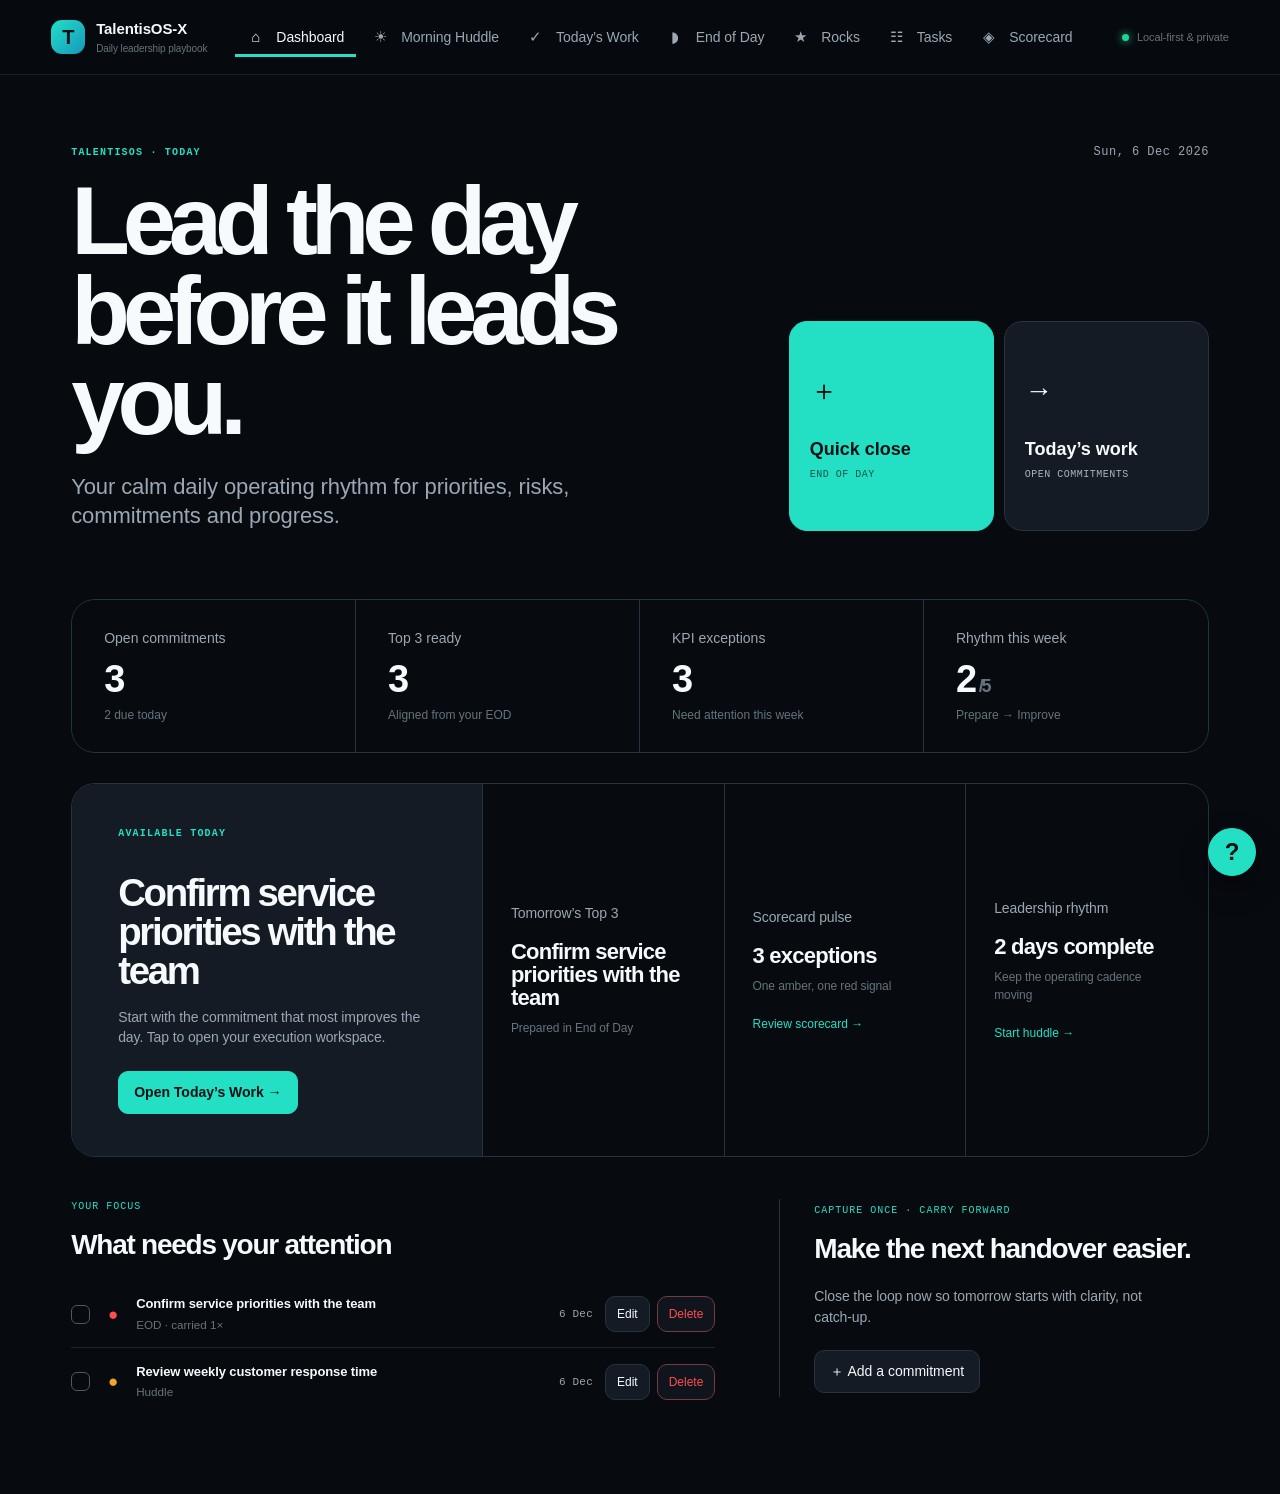
==== TalentisOS-X.html @ b5ec0d49 "Update EOD checklist while typing" ====
<!doctype html>
<html lang="en"><head><meta charset="UTF-8"><meta name="viewport" content="width=device-width, initial-scale=1.0"><meta name="theme-color" content="#070A0F"><title>TalentisOS-X</title><link rel="manifest" href="./manifest.webmanifest"><link rel="icon" href="./icons/icon-192.svg"><meta name="apple-mobile-web-app-capable" content="yes"><meta name="apple-mobile-web-app-status-bar-style" content="black-translucent"></head>
<body><div class="app-shell"><aside class="sidebar" aria-label="Primary navigation"><div class="brand"><div class="brand-mark">T</div><div><strong>TalentisOS-X</strong><span>Daily leadership playbook</span></div></div><nav id="nav" class="nav"></nav><div class="sidebar-footer"><div class="privacy-dot"></div><span>Local-first &amp; private</span></div></aside><main class="main"><header class="topbar"><button id="mobile-menu" class="icon-button" aria-label="Open navigation">☰</button><div class="eyebrow" id="breadcrumb">COMMAND CENTRE</div><div class="topbar-actions"><span class="date-pill" id="today-date"></span><button class="avatar" aria-label="Profile">AL</button></div></header><div id="view" class="view" aria-live="polite"></div></main></div><button id="help-button" class="help-button" aria-label="Open user guide">?</button><button id="scroll-top" hidden aria-label="Scroll to top"></button><button id="scroll-bottom" hidden aria-label="Scroll to bottom"></button><div id="toast" class="toast" role="status"></div><script>(function(){const cssChunks=["[base64]",
"[base64]"];const jsChunks=["[base64]/[base64]/c291cmNlLnRhc2tzOmJhc2UudGFza3MsaXNzdWVzOkFycmF5LmlzQXJyYXkoc291cmNlLmlzc3Vlcyk/c291cmNlLmlzc3VlczpiYXNlLmlzc3VlcyxsMTA6ey4uLmJhc2UubDEwLC4uLihzb3VyY2UubDEwfHx7fSl9fTtub3JtYWwua3Bpcz0oQXJyYXkuaXNBcnJheShzb3VyY2Uua3Bpcyk/[base64]/[base64]/[base64]/[base64]/[base64]/[base64]/JyYjMTAwMDM7JzonJ308L2J1dHRvbj48ZGl2IGNsYXNzPSJ0YXNrLWNvcHkiPjxzdHJvbmcgY2xhc3M9IiR7dC5zdGF0dXM9PT0nZG9uZSc/J211dGVkJzonJ30iPiR7ZXNjKHQudGl0bGUpfTwvc3Ryb25nPjxzbWFsbD4ke2VzYyh0LnNvdXJjZXx8J1Rhc2snKX0ke3QuY2Fycnk/[base64]/Lmxlbmd0aCksc3RhdGUuaXNzdWVzLmxlbmd0aF0uZmlsdGVyKEJvb2xlYW4pLmxlbmd0aH0KZnVuY3Rpb24gbWVldGluZ0hlYWx0aCgpe3JldHVybiBNYXRoLm1heCgwLE1hdGgubWluKDEwLE51bWJlcihzdGF0ZS5sMTA/[base64]/LnZhbHVlfHwnJykudHJpbSgpO2l0ZW0uY2xhc3NMaXN0LnRvZ2dsZSgnbXV0ZWQnLEJvb2xlYW4oaGFzVGV4dCkpO2l0ZW0uaW5uZXJIVE1MPWhhc1RleHQ/[base64]/J1JlYWR5JzonSW4gcHJvZ3Jlc3MnfTwvc3Bhbj48L2Rpdj4ke1snQ29tcGxldGVkIHdvcmsnLCdPdXRzdGFuZGluZyB3b3JrJywnUmlza3Mgc3VyZmFjZWQnLCdUb3AgMyBwcmVwYXJlZCddLm1hcCgoeCxpKT0+e2NvbnN0IHZhbHVlPVN0cmluZyhzdGF0ZS5lb2Q/LltjaGVja2xpc3RbaV1dfHwnJykudHJpbSgpO3JldHVybiBgPGRpdiBjbGFzcz0ic3RhdHVzLXJvdyI+PHNwYW4+JHt4fTwvc3Bhbj48c3BhbiBkYXRhLWNoZWNrbGlzdC1rZXk9IiR7Y2hlY2tsaXN0W2ldfSIgY2xhc3M9IiR7dmFsdWU/J211dGVkJzonJ30iPiR7dmFsdWU/[base64]/ay5oaXN0b3J5Py5maW5kKGg9PmguZGF0ZT09PWRhdGUpOmsuaGlzdG9yeT8uW2ldLHZhbHVlPWVudHJ5Py5hY3R1YWw/Pyghay5oaXN0b3J5Py5sZW5ndGgmJmk9PT0wP2suYWN0dWFsOicnKTtjb25zdCBzdGF0dXM9a3BpU3RhdHVzRm9yVmFsdWUoayx2YWx1ZSksdG9uZT1zdGF0dXM9PT0nb24tdHJhY2snPydnb29kJzpzdGF0dXM9PT0nYXQtcmlzayc/[base64]/[base64]",
"[base64]/[base64]/[base64]/[base64]/[base64]/J29wZW4nOidkb25lJztzYXZlKCk7cmVuZGVyKCk7dG9hc3QodC5zdGF0dXM9PT0nZG9uZSc/[base64]/[base64]/[base64]/[base64]/[base64]/[base64]/[base64]/[base64]/[base64]/[base64]/[base64]/PycnfSIgcGxhY2Vob2xkZXI9Ildhcm5pbmciPjwvbGFiZWw+PGxhYmVsPlJlZCB0aHJlc2hvbGQ8aW5wdXQgY2xhc3M9ImlucHV0IiBuYW1lPSJyZWQiIHR5cGU9Im51bWJlciIgc3RlcD0iYW55IiB2YWx1ZT0iJHtrLnJlZD8/[base64]/[base64]/[base64]",
"[base64]/[base64]/[base64]/[base64]/PycnfSIgYXJpYS1sYWJlbD0iVGFyZ2V0IGZvciAke2VzYyhrLm5hbWUpfSIgcmVhZG9ubHkvPjxpbnB1dCBjbGFzcz0iaW5wdXQiIG5hbWU9ImFjdHVhbC0ke2suaWR9IiB0eXBlPSJudW1iZXIiIHN0ZXA9ImFueSIgdmFsdWU9IiR7c2F2ZWQ/LmFjdHVhbD8/KGVkaXRMYXRlc3Q/[base64]/PycnLGFjdHVhbFJhdz1tLnF1ZXJ5U2VsZWN0b3IoYFtuYW1lPWFjdHVhbC0ke2suaWR9XWApPy52YWx1ZT8/[base64]/[base64]/[base64]/[base64]/LmNsYXNzTGlzdC5jb250YWlucygnb3BlbicpKSk7CnNpZGViYXI/[base64]/[base64]/[base64]/[base64]/[base64]/[base64]/[base64]/[base64]/[base64]",
"[base64]/[base64]/[base64]/[base64]/[base64]/[base64]/[base64]/[base64]/[base64]/[base64]/[base64]/[base64]/[base64]/[base64]/Zm9jdXNWaWV3K2VvZE1vdmVkVGFza01hcmt1cCgpOmN1cnJlbnQ9PT0naHVkZGxlJ3x8Y3VycmVudD09PSd0b2RheSc/Zm9jdXNWaWV3KyhjdXJyZW50PT09J2h1ZGRsZSc/[base64]/[base64]/[base64]/[base64]/[base64]/[base64]/[base64]",
"[base64]/[base64]/[base64]/[base64]/[base64]/[base64]/PXt9KVtjYXRlZ29yeV0/[base64]/[base64]/[base64]/[base64]/JyYjMTAwMDM7JzonJykrJzwvYnV0dG9uPjxkaXYgY2xhc3M9InRhc2stY29weSI+PHN0cm9uZyBjbGFzcz0iJysodC5zdGF0dXM9PT0nZG9uZSc/J211dGVkJzonJykrJyI+Jytlc2ModC50aXRsZSkrJzwvc3Ryb25nPjxzbWFsbD4nK2VzYyh0LnNvdXJjZXx8J1Rhc2snKSsodC5jYXJyeT8nICYjMTgzOyBjYXJyaWVkICcrZXNjKHQuY2FycnkpKycmIzIxNTsnOicnKSsobW92ZWQ/[base64]/[base64]/[base64]/[base64]/[base64]/dmlldy5yZXBsYWNlKC8oPGgyIGNsYXNzPSJkYXNoYm9hcmQtc2VjdGlvbi10aXRsZSI+V2hhdCBuZWVkcyB5b3VyIGF0dGVudGlvbjxcL2gyPjxkaXYgY2xhc3M9InRhc2stbGlzdCI+KVtcc1xTXSo/[base64]/b3JkZXJlZFZpZXcrY29tcGxldGVkSHVkZGxlVGltZWxpbmUoKTpvcmRlcmVkVmlldztiaW5kKCl9Cg=="];const decode=value=>new TextDecoder().decode(Uint8Array.from(atob(value),char=>char.charCodeAt(0)));try{const style=document.createElement('style');style.textContent=decode(cssChunks.join(''));document.head.appendChild(style);new Function(decode(jsChunks.join('')))()}catch(error){document.body.innerHTML='<main style="padding:32px;font:16px system-ui;color:#f7fafc;background:#070a0f;min-height:100vh"><h1>TalentisOS-X could not start</h1><p>Reload this file to try again. Your local data has not been changed.</p></main>';console.error('TalentisOS-X startup failed',error)}}())</script></body></html>
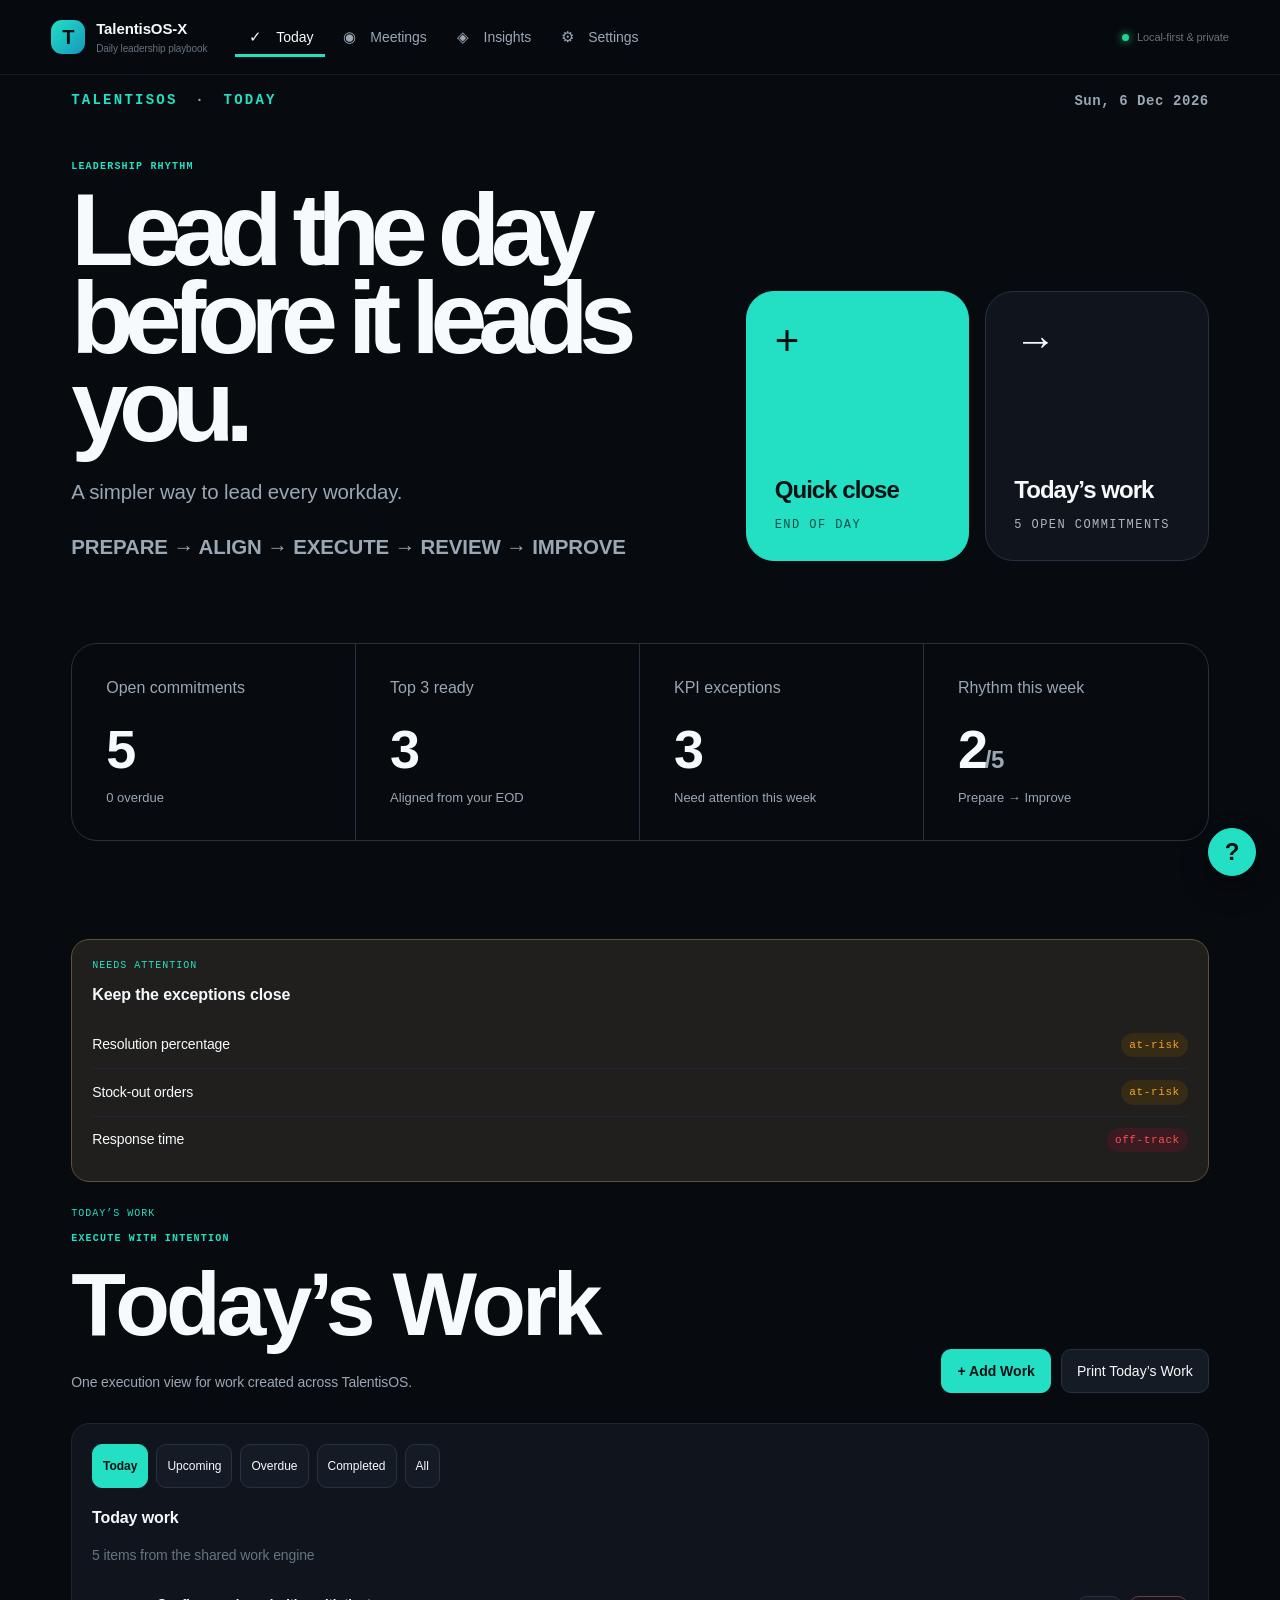
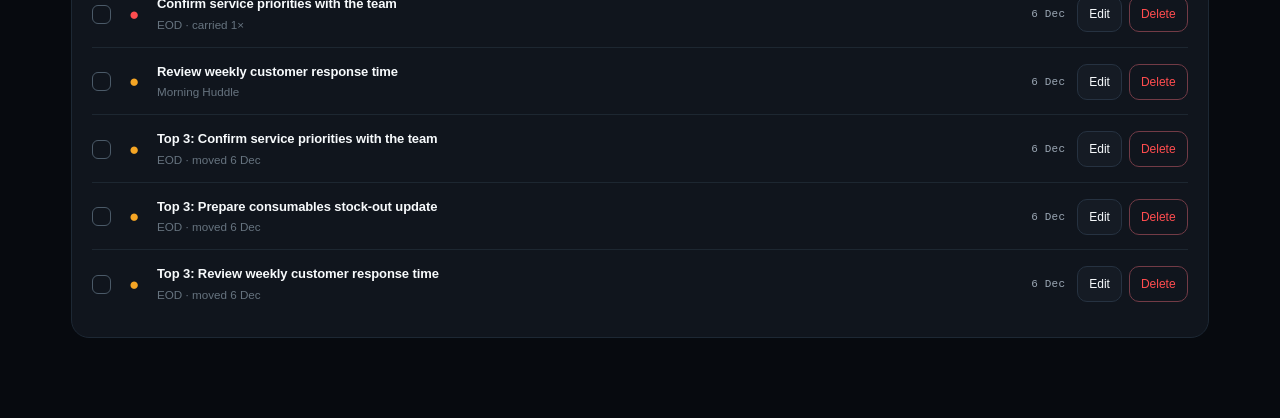
==== commit 944e9f0e: "Implement TalentisOS simplification architecture" ====
--- a/TalentisOS-X.html
+++ b/TalentisOS-X.html
@@ -1,8 +1,30 @@
 <!doctype html>
-<html lang="en"><head><meta charset="UTF-8"><meta name="viewport" content="width=device-width, initial-scale=1.0"><meta name="theme-color" content="#070A0F"><title>TalentisOS-X</title><link rel="manifest" href="./manifest.webmanifest"><link rel="icon" href="./icons/icon-192.svg"><meta name="apple-mobile-web-app-capable" content="yes"><meta name="apple-mobile-web-app-status-bar-style" content="black-translucent"></head>
-<body><div class="app-shell"><aside class="sidebar" aria-label="Primary navigation"><div class="brand"><div class="brand-mark">T</div><div><strong>TalentisOS-X</strong><span>Daily leadership playbook</span></div></div><nav id="nav" class="nav"></nav><div class="sidebar-footer"><div class="privacy-dot"></div><span>Local-first &amp; private</span></div></aside><main class="main"><header class="topbar"><button id="mobile-menu" class="icon-button" aria-label="Open navigation">☰</button><div class="eyebrow" id="breadcrumb">COMMAND CENTRE</div><div class="topbar-actions"><span class="date-pill" id="today-date"></span><button class="avatar" aria-label="Profile">AL</button></div></header><div id="view" class="view" aria-live="polite"></div></main></div><button id="help-button" class="help-button" aria-label="Open user guide">?</button><button id="scroll-top" hidden aria-label="Scroll to top"></button><button id="scroll-bottom" hidden aria-label="Scroll to bottom"></button><div id="toast" class="toast" role="status"></div><script>(function(){const cssChunks=["[base64]",
-"[base64]"];const jsChunks=["[base64]/[base64]/c291cmNlLnRhc2tzOmJhc2UudGFza3MsaXNzdWVzOkFycmF5LmlzQXJyYXkoc291cmNlLmlzc3Vlcyk/c291cmNlLmlzc3VlczpiYXNlLmlzc3VlcyxsMTA6ey4uLmJhc2UubDEwLC4uLihzb3VyY2UubDEwfHx7fSl9fTtub3JtYWwua3Bpcz0oQXJyYXkuaXNBcnJheShzb3VyY2Uua3Bpcyk/[base64]/[base64]/[base64]/[base64]/[base64]/[base64]/JyYjMTAwMDM7JzonJ308L2J1dHRvbj48ZGl2IGNsYXNzPSJ0YXNrLWNvcHkiPjxzdHJvbmcgY2xhc3M9IiR7dC5zdGF0dXM9PT0nZG9uZSc/J211dGVkJzonJ30iPiR7ZXNjKHQudGl0bGUpfTwvc3Ryb25nPjxzbWFsbD4ke2VzYyh0LnNvdXJjZXx8J1Rhc2snKX0ke3QuY2Fycnk/[base64]/Lmxlbmd0aCksc3RhdGUuaXNzdWVzLmxlbmd0aF0uZmlsdGVyKEJvb2xlYW4pLmxlbmd0aH0KZnVuY3Rpb24gbWVldGluZ0hlYWx0aCgpe3JldHVybiBNYXRoLm1heCgwLE1hdGgubWluKDEwLE51bWJlcihzdGF0ZS5sMTA/[base64]/LnZhbHVlfHwnJykudHJpbSgpO2l0ZW0uY2xhc3NMaXN0LnRvZ2dsZSgnbXV0ZWQnLEJvb2xlYW4oaGFzVGV4dCkpO2l0ZW0uaW5uZXJIVE1MPWhhc1RleHQ/[base64]/J1JlYWR5JzonSW4gcHJvZ3Jlc3MnfTwvc3Bhbj48L2Rpdj4ke1snQ29tcGxldGVkIHdvcmsnLCdPdXRzdGFuZGluZyB3b3JrJywnUmlza3Mgc3VyZmFjZWQnLCdUb3AgMyBwcmVwYXJlZCddLm1hcCgoeCxpKT0+e2NvbnN0IHZhbHVlPVN0cmluZyhzdGF0ZS5lb2Q/LltjaGVja2xpc3RbaV1dfHwnJykudHJpbSgpO3JldHVybiBgPGRpdiBjbGFzcz0ic3RhdHVzLXJvdyI+PHNwYW4+JHt4fTwvc3Bhbj48c3BhbiBkYXRhLWNoZWNrbGlzdC1rZXk9IiR7Y2hlY2tsaXN0W2ldfSIgY2xhc3M9IiR7dmFsdWU/J211dGVkJzonJ30iPiR7dmFsdWU/[base64]/ay5oaXN0b3J5Py5maW5kKGg9PmguZGF0ZT09PWRhdGUpOmsuaGlzdG9yeT8uW2ldLHZhbHVlPWVudHJ5Py5hY3R1YWw/Pyghay5oaXN0b3J5Py5sZW5ndGgmJmk9PT0wP2suYWN0dWFsOicnKTtjb25zdCBzdGF0dXM9a3BpU3RhdHVzRm9yVmFsdWUoayx2YWx1ZSksdG9uZT1zdGF0dXM9PT0nb24tdHJhY2snPydnb29kJzpzdGF0dXM9PT0nYXQtcmlzayc/[base64]/[base64]",
-"[base64]/[base64]/[base64]/[base64]/[base64]/J29wZW4nOidkb25lJztzYXZlKCk7cmVuZGVyKCk7dG9hc3QodC5zdGF0dXM9PT0nZG9uZSc/[base64]/[base64]/[base64]/[base64]/[base64]/[base64]/[base64]/[base64]/[base64]/[base64]/[base64]/PycnfSIgcGxhY2Vob2xkZXI9Ildhcm5pbmciPjwvbGFiZWw+PGxhYmVsPlJlZCB0aHJlc2hvbGQ8aW5wdXQgY2xhc3M9ImlucHV0IiBuYW1lPSJyZWQiIHR5cGU9Im51bWJlciIgc3RlcD0iYW55IiB2YWx1ZT0iJHtrLnJlZD8/[base64]/[base64]/[base64]",
-"[base64]/[base64]/[base64]/[base64]/PycnfSIgYXJpYS1sYWJlbD0iVGFyZ2V0IGZvciAke2VzYyhrLm5hbWUpfSIgcmVhZG9ubHkvPjxpbnB1dCBjbGFzcz0iaW5wdXQiIG5hbWU9ImFjdHVhbC0ke2suaWR9IiB0eXBlPSJudW1iZXIiIHN0ZXA9ImFueSIgdmFsdWU9IiR7c2F2ZWQ/LmFjdHVhbD8/KGVkaXRMYXRlc3Q/[base64]/PycnLGFjdHVhbFJhdz1tLnF1ZXJ5U2VsZWN0b3IoYFtuYW1lPWFjdHVhbC0ke2suaWR9XWApPy52YWx1ZT8/[base64]/[base64]/[base64]/[base64]/LmNsYXNzTGlzdC5jb250YWlucygnb3BlbicpKSk7CnNpZGViYXI/[base64]/[base64]/[base64]/[base64]/[base64]/[base64]/[base64]/[base64]/[base64]",
-"[base64]/[base64]/[base64]/[base64]/[base64]/[base64]/[base64]/[base64]/[base64]/[base64]/[base64]/[base64]/[base64]/[base64]/Zm9jdXNWaWV3K2VvZE1vdmVkVGFza01hcmt1cCgpOmN1cnJlbnQ9PT0naHVkZGxlJ3x8Y3VycmVudD09PSd0b2RheSc/Zm9jdXNWaWV3KyhjdXJyZW50PT09J2h1ZGRsZSc/[base64]/[base64]/[base64]/[base64]/[base64]/[base64]/[base64]",
-"[base64]/[base64]/[base64]/[base64]/[base64]/[base64]/PXt9KVtjYXRlZ29yeV0/[base64]/[base64]/[base64]/[base64]/JyYjMTAwMDM7JzonJykrJzwvYnV0dG9uPjxkaXYgY2xhc3M9InRhc2stY29weSI+PHN0cm9uZyBjbGFzcz0iJysodC5zdGF0dXM9PT0nZG9uZSc/J211dGVkJzonJykrJyI+Jytlc2ModC50aXRsZSkrJzwvc3Ryb25nPjxzbWFsbD4nK2VzYyh0LnNvdXJjZXx8J1Rhc2snKSsodC5jYXJyeT8nICYjMTgzOyBjYXJyaWVkICcrZXNjKHQuY2FycnkpKycmIzIxNTsnOicnKSsobW92ZWQ/[base64]/[base64]/[base64]/[base64]/[base64]/dmlldy5yZXBsYWNlKC8oPGgyIGNsYXNzPSJkYXNoYm9hcmQtc2VjdGlvbi10aXRsZSI+V2hhdCBuZWVkcyB5b3VyIGF0dGVudGlvbjxcL2gyPjxkaXYgY2xhc3M9InRhc2stbGlzdCI+KVtcc1xTXSo/[base64]/b3JkZXJlZFZpZXcrY29tcGxldGVkSHVkZGxlVGltZWxpbmUoKTpvcmRlcmVkVmlldztiaW5kKCl9Cg=="];const decode=value=>new TextDecoder().decode(Uint8Array.from(atob(value),char=>char.charCodeAt(0)));try{const style=document.createElement('style');style.textContent=decode(cssChunks.join(''));document.head.appendChild(style);new Function(decode(jsChunks.join('')))()}catch(error){document.body.innerHTML='<main style="padding:32px;font:16px system-ui;color:#f7fafc;background:#070a0f;min-height:100vh"><h1>TalentisOS-X could not start</h1><p>Reload this file to try again. Your local data has not been changed.</p></main>';console.error('TalentisOS-X startup failed',error)}}())</script></body></html>+<html lang="en">
+<head>
+  <meta charset="UTF-8">
+  <meta name="viewport" content="width=device-width, initial-scale=1.0">
+  <meta name="theme-color" content="#070A0F">
+  <title>TalentisOS-X</title>
+  <link rel="manifest" href="./manifest.webmanifest">
+  <link rel="icon" href="./icons/icon-192.svg">
+  <link rel="stylesheet" href="./styles.css">
+</head>
+<body>
+  <div class="app-shell">
+    <aside class="sidebar" aria-label="Primary navigation">
+      <div class="brand"><div class="brand-mark">T</div><div><strong>TalentisOS-X</strong><span>Daily leadership playbook</span></div></div>
+      <nav id="nav" class="nav"></nav>
+      <div class="sidebar-footer"><div class="privacy-dot"></div><span>Local-first &amp; private</span></div>
+    </aside>
+    <main class="main">
+      <header class="topbar"><button id="mobile-menu" class="icon-button" aria-label="Open navigation">☰</button><div class="eyebrow" id="breadcrumb">COMMAND CENTRE</div><div class="topbar-actions"><span class="date-pill" id="today-date"></span><button class="avatar" aria-label="Profile">AL</button></div></header>
+      <div id="view" class="view" aria-live="polite"></div>
+    </main>
+  </div>
+  <button id="help-button" class="help-button" aria-label="Open user guide">?</button>
+  <button id="scroll-top" hidden aria-label="Scroll to top"></button>
+  <button id="scroll-bottom" hidden aria-label="Scroll to bottom"></button>
+  <div id="toast" class="toast" role="status"></div>
+  <script src="./app.js"></script>
+</body>
+</html>
--- a/styles.css
+++ b/styles.css
@@ -0,0 +1,506 @@
+:root{--bg:#070a0f;--surface:#10151d;--elevated:#151b24;--border:#263241;--text:#f7fafc;--secondary:#9ba7b4;--muted:#66737f;--teal:#23e0c5;--blue:#2f80ff;--warning:#f5a524;--danger:#ff4d4f;--success:#24d18f;--radius:18px;--section-scroll-offset:104px}
+*{box-sizing:border-box}
+body{margin:0;background:var(--bg);color:var(--text);font:14px/1.5 Inter,ui-sans-serif,system-ui,-apple-system,BlinkMacSystemFont,"Segoe UI",sans-serif}
+button,input,textarea,select{font:inherit}
+button{cursor:pointer}
+button:focus-visible,a:focus-visible,input:focus-visible,textarea:focus-visible,select:focus-visible{outline:2px solid var(--teal);outline-offset:3px}
+#today-work-section{scroll-margin-top:var(--section-scroll-offset)}
+.app-shell{display:flex;min-height:100vh}
+.sidebar{width:256px;border-right:1px solid #18212b;padding:26px 16px 20px;display:flex;flex-direction:column;flex-shrink:0}
+.brand{display:flex;gap:11px;align-items:center;padding:0 10px 32px}
+.brand{border:0;background:transparent;color:inherit;text-align:left;cursor:pointer}
+.brand-mark{width:34px;height:34px;border-radius:11px;background:linear-gradient(135deg,var(--teal),#1498bd);color:#071014;display:grid;place-items:center;font-weight:900;font-size:20px}
+.brand strong{display:block;font-size:15px}
+.brand span{display:block;color:var(--muted);font-size:10px;margin-top:1px}
+.nav{display:grid;gap:4px}
+.nav button{background:transparent;border:0;color:var(--secondary);text-align:left;padding:11px 12px;border-radius:11px;display:flex;align-items:center;gap:12px}
+.nav button:hover{background:transparent;color:var(--text)}
+.nav button.active{background:transparent;color:var(--text);border-radius:0;box-shadow:inset 0 -3px var(--teal)}
+.nav-icon{width:17px;text-align:center;font-size:15px}
+.sidebar-footer{margin-top:auto;color:var(--muted);font-size:11px;display:flex;gap:8px;align-items:center;padding:12px}
+.privacy-dot{width:7px;height:7px;border-radius:50%;background:var(--success);box-shadow:0 0 9px var(--success)}
+.main{flex:1;min-width:0}
+.topbar{height:75px;border-bottom:1px solid #18212b;display:flex;align-items:center;padding:0 clamp(20px,4vw,52px);gap:18px}
+.eyebrow{font-size:11px;letter-spacing:.13em;color:var(--muted);font-weight:700}
+.topbar-actions{margin-left:auto;display:flex;align-items:center;gap:14px}
+.date-pill{color:var(--secondary);font-size:12px}
+.avatar{border:1px solid var(--border);background:var(--elevated);color:var(--teal);width:34px;height:34px;border-radius:50%;font-size:11px;font-weight:800}
+.icon-button{display:none;background:transparent;border:0;color:var(--text);font-size:20px}
+.view{max-width:1240px;margin:0 auto;padding:clamp(26px,5vw,58px) clamp(20px,4vw,52px) 80px}
+.hero{display:flex;justify-content:space-between;gap:20px;align-items:flex-end;margin-bottom:30px}
+.kicker{color:var(--teal);font-size:11px;letter-spacing:.12em;font-weight:800;margin-bottom:8px}
+.hero h1{font-size:clamp(44px,7vw,92px);line-height:.95;margin:0 0 18px;letter-spacing:-.07em}
+.hero p{margin:0;color:var(--secondary);max-width:570px}
+.button{border:1px solid var(--border);background:var(--elevated);color:var(--text);border-radius:10px;padding:10px 15px;min-height:44px}
+.button.primary{background:var(--blue);border-color:var(--blue);font-weight:700}
+.button.teal{background:var(--teal);border-color:var(--teal);color:#061114;font-weight:800}
+.button.small{padding:7px 10px;font-size:12px;min-height:44px}
+.bento{display:grid;grid-template-columns:repeat(12,1fr);gap:14px}
+.card{background:var(--surface);border:1px solid #1d2834;border-radius:var(--radius);padding:20px}
+.contextual-link{color:var(--text);font:inherit;text-align:left;cursor:pointer;transition:transform .22s ease,border-color .22s ease,background-color .22s ease}.contextual-link:hover{transform:translateY(-2px);border-color:var(--teal);background:var(--elevated)}.contextual-link p{margin-bottom:0}
+.span-3{grid-column:span 3}
+.span-4{grid-column:span 4}
+.span-5{grid-column:span 5}
+.span-6{grid-column:span 6}
+.span-7{grid-column:span 7}
+.span-8{grid-column:span 8}
+.span-12{grid-column:span 12}
+.card-label{color:var(--secondary);font-size:12px}
+.big-number{font-size:35px;font-weight:750;letter-spacing:-.05em;margin-top:8px}
+.muted{color:var(--muted)}
+.section-title{font-size:16px;margin:0 0 15px}
+.card-head{display:flex;justify-content:space-between;align-items:center;gap:10px;margin-bottom:16px}
+.task-list{display:grid;gap:2px}
+.task-row{display:flex;align-items:center;gap:12px;padding:12px 0;border-bottom:1px solid #1d2731}
+.task-row:last-child{border:0}
+.check{width:19px;height:19px;border:1px solid #4b5a68;border-radius:6px;background:transparent;color:#071014;display:grid;place-items:center;flex-shrink:0}
+.check.done{background:var(--teal);border-color:var(--teal)}
+.task-copy{flex:1;min-width:0}
+.task-copy strong{display:block;font-size:13px;font-weight:600;white-space:normal;overflow-wrap:anywhere;word-break:break-word}
+.task-copy small{color:var(--muted)}
+.task-due{font-size:11px;color:var(--secondary)}
+.task-due.overdue{color:var(--danger)}
+.task-actions{display:flex;align-items:center;gap:7px;margin-left:auto;flex:none}.task-actions .button{min-height:36px;height:36px;padding:7px 11px;font-size:12px}.task-actions .delete-link{border:1px solid color-mix(in srgb,var(--danger) 35%,var(--border));background:var(--surface);color:var(--danger)!important}.task-actions .delete-link:hover{background:color-mix(in srgb,var(--danger) 12%,transparent)!important}
+@media(max-width:560px){.task-row{align-items:flex-start;flex-wrap:wrap}.task-copy{min-width:calc(100% - 42px)}.task-due{margin-left:42px}.task-actions{width:calc(100% - 42px);margin-left:42px}}
+.status-row{display:flex;align-items:center;justify-content:space-between;padding:11px 0;border-bottom:1px solid #1d2731}
+.status-row:last-child{border:0}
+.status{font-size:11px;padding:4px 8px;border-radius:20px}
+.on-track{color:var(--success);background:#123328}
+.at-risk{color:var(--warning);background:#362b14}
+.off-track{color:var(--danger);background:#391b21}
+.not-reported{color:var(--muted);background:#202832}
+.progress{height:7px;background:#202b35;border-radius:20px;overflow:hidden}
+.progress i{display:block;height:100%;background:var(--teal);border-radius:inherit}
+.action-grid{display:grid;grid-template-columns:repeat(2,1fr);gap:9px}
+.action-grid .button{text-align:left}
+.empty{text-align:center;color:var(--muted);padding:25px 10px}
+.form{display:grid;gap:12px}
+.input,.textarea,.select{width:100%;color:var(--text);background:var(--elevated);border:1px solid var(--border);border-radius:10px;padding:11px 12px;outline:none}
+.textarea{min-height:100px;resize:vertical}
+.input:focus,.textarea:focus,.select:focus{border-color:var(--teal)}
+.toolbar{display:flex;align-items:center;gap:10px;margin-bottom:18px;flex-wrap:wrap}
+.toolbar .input{max-width:320px}
+.pill{border:1px solid var(--border);background:var(--surface);color:var(--secondary);padding:7px 11px;border-radius:20px;font-size:12px}
+.pill.active{color:var(--teal);border-color:#247b73}
+.toast{position:fixed;bottom:24px;left:50%;transform:translate(-50%,20px);opacity:0;background:#eafefa;color:#061114;padding:10px 16px;border-radius:10px;font-weight:650;transition:.25s;pointer-events:none}
+.toast.show{opacity:1;transform:translate(-50%,0)}
+.modal-backdrop{position:fixed;inset:0;background:#000b;backdrop-filter:blur(14px);display:grid;place-items:center;padding:20px;z-index:25;animation:detail-in .2s ease both}
+.modal{width:min(620px,100%);max-height:calc(100vh - 40px);overflow:auto;background:var(--surface);border:1px solid var(--border);border-radius:26px;padding:30px;box-shadow:0 30px 90px #000b}
+.modal h2{margin:0 0 24px;font-size:clamp(28px,4vw,42px);line-height:.98;letter-spacing:-.06em;font-weight:600}
+.modal .form{gap:16px}
+.modal label{color:var(--secondary);font-size:13px}
+.modal .input,.modal .textarea,.modal .select{margin-top:7px;border-radius:12px;background:var(--elevated);padding:13px 14px}
+.modal-actions{display:flex;justify-content:flex-end;gap:10px;margin-top:26px;padding-top:20px;border-top:1px solid var(--border)}
+.modal-actions .button{min-height:44px}
+.danger-button{background:var(--danger)!important;border-color:var(--danger)!important;color:#fff!important;font-weight:800}
+@media(max-width:1024px){.sidebar{position:fixed;z-index:40;inset:0 auto 0 0;transform:translate3d(-100%,0,0);transition:transform .32s cubic-bezier(.22,1,.36,1);background:var(--bg);box-shadow:10px 0 30px #0008;will-change:transform}
+.sidebar.open{transform:translate3d(0,0,0)}
+.menu-open{overflow:hidden}
+.menu-open::after{content:"";position:fixed;z-index:35;inset:0;background:#0008;backdrop-filter:blur(3px)}
+.topbar{position:relative;z-index:45}
+.icon-button{display:flex!important;align-items:center;justify-content:center;flex:0 0 44px;width:44px;height:44px;padding:0;position:relative;z-index:46}
+.topbar{padding:0 20px}
+.view{padding:30px 20px 60px}
+.hero{display:block}
+.hero .button{margin-top:18px}
+.bento{grid-template-columns:1fr}
+.bento [class*=span-]{grid-column:span 1}
+.date-pill{display:none}
+}
+.rock-principles{display:grid;grid-template-columns:repeat(3,1fr);gap:12px}.rock-principles>div{border:1px solid var(--border);border-radius:14px;padding:16px;background:var(--elevated)}.rock-principles strong,.rock-principles span{display:block}.rock-principles span{color:var(--secondary);font-size:12px;margin-top:7px}@media(max-width:700px){.rock-principles{grid-template-columns:1fr}}
+.help-button{position:fixed;right:24px;bottom:24px;z-index:20;width:48px;height:48px;border:1px solid var(--teal);border-radius:50%;background:var(--teal);color:#061114;font-size:24px;font-weight:800;box-shadow:0 12px 28px #0006;cursor:pointer;transition:transform .2s ease,box-shadow .2s ease}.help-button:hover{transform:translateY(-3px) scale(1.04);box-shadow:0 16px 32px #0008}.guide-backdrop{position:fixed;inset:0;z-index:30;display:grid;place-items:center;padding:24px;background:#000a;overflow:auto}.guide-dialog{width:min(720px,100%);max-height:min(820px,calc(100vh - 48px));overflow:auto;background:var(--surface);border:1px solid var(--border);border-radius:24px;box-shadow:0 30px 90px #000b}.guide-head{display:flex;justify-content:space-between;gap:20px;padding:28px 30px;border-bottom:1px solid var(--border)}.guide-head h2{margin:12px 0 8px;font-size:34px;letter-spacing:-.05em}.guide-head p{margin:0;color:var(--secondary);font-size:16px}.guide-close{width:44px;height:44px;border:1px solid var(--border);border-radius:50%;background:transparent;color:var(--text);font-size:25px;flex:none}.guide-sections{display:grid;gap:0;padding:6px 30px}.guide-sections article{padding:20px 0;border-bottom:1px solid var(--border)}.guide-sections h3{margin:0 0 7px;font-size:18px}.guide-sections p{margin:0;color:var(--secondary);line-height:1.55}.guide-foot{display:flex;justify-content:space-between;align-items:center;gap:15px;padding:20px 30px;color:var(--muted);font-size:12px}@media(max-width:600px){.help-button{right:16px;bottom:16px}.guide-backdrop{padding:0}.guide-dialog{min-height:100vh;border-radius:0}.guide-head,.guide-sections,.guide-foot{padding-left:22px;padding-right:22px}}
+.danger-notice{display:flex;gap:12px;align-items:flex-start;margin:16px 0;padding:14px 16px;border:1px solid var(--danger);border-radius:12px;background:#391b21;color:var(--text)}.danger-notice strong{color:var(--danger);text-transform:uppercase;font-size:11px;letter-spacing:.08em}.danger-notice span{color:#ffd9da;font-size:13px}
+.evidence-dashboard{margin-top:34px}.evidence-head{display:flex;justify-content:space-between;align-items:flex-end;gap:20px;margin-bottom:16px}.evidence-grid{display:grid;grid-template-columns:repeat(2,minmax(0,1fr));gap:14px}.evidence-card{background:var(--surface);border:1px solid var(--border);border-radius:20px;padding:22px}.evidence-card-head{display:flex;justify-content:space-between;gap:14px;align-items:flex-start}.evidence-card h3{margin:8px 0 0;font-size:24px;letter-spacing:-.045em}.evidence-metrics{display:grid;grid-template-columns:repeat(3,1fr);gap:1px;margin:22px 0;background:var(--border);border:1px solid var(--border);border-radius:12px;overflow:hidden}.evidence-metrics div{padding:12px;background:var(--elevated)}.evidence-metrics span,.evidence-metrics strong{display:block}.evidence-metrics span{color:var(--muted);font-size:10px;text-transform:uppercase;letter-spacing:.08em}.evidence-metrics strong{margin-top:5px;font-size:18px}.evidence-card dl{display:grid;gap:12px;margin:0}.evidence-card dl div{border-top:1px solid var(--border);padding-top:10px}.evidence-card dt{color:var(--teal);font:10px "SFMono-Regular",monospace;letter-spacing:.08em;text-transform:uppercase}.evidence-card dd{margin:5px 0 0;color:var(--secondary);line-height:1.4}.evidence-card .status{text-transform:capitalize}.scorecard-actions{display:flex;flex-wrap:wrap;gap:8px}@media(max-width:700px){.evidence-head{align-items:flex-start;flex-direction:column}.evidence-grid{grid-template-columns:1fr}}
+@media print{body{background:#fff!important;color:#111!important}.sidebar,.topbar,.help-button,.scroll-button,.scorecard-actions,.guide-backdrop,.settings-backdrop,.toast{display:none!important}.main,.view{max-width:none!important;padding:0!important}.card,.evidence-card,.scorecard-matrix{break-inside:avoid;border-color:#bbb!important;background:#fff!important;color:#111!important}.muted,.evidence-card dd,.evidence-metrics span{color:#555!important}.evidence-dashboard{margin-top:24px}.scorecard-scroll{overflow:visible}.scorecard-matrix{min-width:0!important}.matrix-cell{print-color-adjust:exact;-webkit-print-color-adjust:exact}}
+.management-kpi-intro{margin-bottom:28px}.management-kpi-steps{display:grid;grid-template-columns:repeat(4,minmax(0,1fr));gap:1px;background:var(--border);border:1px solid var(--border);border-radius:16px;overflow:hidden}.management-kpi-steps>div{display:grid;gap:7px;padding:18px;background:var(--elevated)}.management-kpi-steps b{color:var(--teal);font:11px "SFMono-Regular",monospace}.management-kpi-steps strong{font-size:18px}.management-kpi-steps span{color:var(--secondary);font-size:13px;line-height:1.4}@media(max-width:1024px){.management-kpi-steps{grid-template-columns:repeat(2,minmax(0,1fr))}}@media(max-width:500px){.management-kpi-steps{grid-template-columns:1fr}}
+.weekly-kpi-table{display:grid;gap:1px;margin-top:18px;background:var(--border);border:1px solid var(--border);border-radius:14px;overflow:hidden}.weekly-kpi-table-head,.weekly-kpi-row{display:grid;grid-template-columns:minmax(150px,1.5fr) minmax(150px,1fr) minmax(100px,.7fr) minmax(100px,.7fr);gap:10px;align-items:center;padding:10px 12px}.weekly-kpi-table-head{color:var(--muted);background:var(--elevated);font:10px "SFMono-Regular",monospace;letter-spacing:.08em;text-transform:uppercase}.weekly-kpi-row{background:var(--surface)}.weekly-kpi-row strong{font-size:14px}.weekly-kpi-row .input,.weekly-kpi-row .select{min-width:0;padding:9px 10px}@media(max-width:650px){.weekly-kpi-table{overflow-x:auto}.weekly-kpi-table-head,.weekly-kpi-row{min-width:600px}}
+.kpi-editor-actions,.evidence-card-actions{display:flex;gap:8px;align-items:center;flex-wrap:wrap}.evidence-card-actions{margin-top:18px}.delete-link{color:var(--danger)!important;border-color:color-mix(in srgb,var(--danger) 35%,var(--border))!important}.delete-link:hover{background:color-mix(in srgb,var(--danger) 12%,transparent)!important}
+.modal{padding:28px}.modal .form{gap:14px}.modal .input,.modal .select{height:50px;min-height:50px;font-size:16px;line-height:1.2}.modal .textarea{min-height:110px;font-size:16px;line-height:1.45}.modal .select{appearance:none;cursor:pointer;padding-right:44px;background-image:linear-gradient(45deg,transparent 50%,var(--secondary) 50%),linear-gradient(135deg,var(--secondary) 50%,transparent 50%);background-position:calc(100% - 19px) 21px,calc(100% - 13px) 21px;background-size:6px 6px,6px 6px;background-repeat:no-repeat}.modal .select:hover{border-color:color-mix(in srgb,var(--teal) 55%,var(--border))}.modal .form-two{gap:14px}.modal .form-hint{max-width:58ch}.modal input[type=number]::-webkit-inner-spin-button,.modal input[type=number]::-webkit-outer-spin-button{opacity:.45}.weekly-kpi-table-head,.weekly-kpi-row{grid-template-columns:minmax(230px,1.35fr) minmax(180px,1fr) minmax(120px,.65fr) minmax(120px,.65fr);padding:12px 14px}.weekly-kpi-row{min-height:68px}.weekly-kpi-row>.input,.weekly-kpi-row>.select{height:46px;border-radius:12px;font-size:15px}.weekly-kpi-row>.input:first-child{min-width:0;overflow:hidden;text-overflow:ellipsis}.weekly-kpi-table-head{padding-top:11px;padding-bottom:11px}
+.kpi-editor{min-height:88px}.kpi-editor-actions .button{height:44px;min-height:44px}.kpi-editor-actions .delete-link,.evidence-card-actions .delete-link{border:1px solid color-mix(in srgb,var(--danger) 35%,var(--border));background:var(--surface);font-size:14px;padding:9px 13px;color:var(--danger)!important}
+.weekly-modal{width:min(920px,100%)}.weekly-modal .weekly-kpi-table-head,.weekly-modal .weekly-kpi-row{grid-template-columns:minmax(180px,1.25fr) minmax(150px,1fr) minmax(110px,.65fr) minmax(110px,.65fr)}.weekly-modal .weekly-kpi-row>.input,.weekly-modal .weekly-kpi-row>.select{min-width:0}
+.weekly-kpi-row input[readonly],.weekly-kpi-row select:disabled{color:var(--secondary);opacity:.82;cursor:not-allowed;background:var(--surface)}.weekly-kpi-row input[name^="actual-"]{border-color:var(--teal);box-shadow:0 0 0 1px color-mix(in srgb,var(--teal) 18%,transparent)}
+.matrix-cell.weekly-cell{font:inherit;cursor:pointer;border-width:1px}.matrix-cell.weekly-cell:hover{transform:translateY(-1px);filter:brightness(1.08)}
+@media(max-width:700px){.modal{padding:22px;border-radius:22px}.weekly-kpi-table{overflow:visible;background:transparent;border:0;gap:10px}.weekly-kpi-table-head{display:none}.weekly-kpi-row{min-width:0;grid-template-columns:1fr 1fr;background:var(--surface);border:1px solid var(--border);border-radius:15px;padding:14px}.weekly-kpi-row>.input:first-child{grid-column:1/-1}.weekly-kpi-row:before{content:'KPI';grid-column:1/-1;color:var(--muted);font:10px "SFMono-Regular",monospace;letter-spacing:.08em;text-transform:uppercase;order:-1}.weekly-kpi-row>.select{grid-column:1/-1}}
+.scroll-button{position:fixed;right:24px;z-index:19;width:42px;height:42px;border:1px solid var(--border);border-radius:50%;background:var(--elevated);color:var(--text);font-size:22px;line-height:1;cursor:pointer;box-shadow:0 10px 24px #0006}.scroll-button:hover{border-color:var(--teal);color:var(--teal);transform:translateY(-2px)}#scroll-bottom{bottom:84px}#scroll-top{bottom:134px}@media(max-width:600px){.scroll-button{right:16px}#scroll-bottom{bottom:76px}#scroll-top{bottom:126px}}
+@media(min-width:1025px){.bento .tall{min-height:260px}
+}
+
+.button,.nav button,.pill,.check,.card{transition:transform .22s ease,box-shadow .22s ease,border-color .22s ease,background-color .22s ease}
+.button:hover{transform:translateY(-2px) scale(1.015);box-shadow:0 9px 24px #23e0c51c}
+.button:active{transform:scale(.98)}
+.nav button:hover{transform:translateX(3px)}
+.card{animation:float-in .5s cubic-bezier(.2,.8,.2,1) both}
+.bento .card:nth-child(2){animation-delay:40ms}
+.bento .card:nth-child(3){animation-delay:80ms}
+.bento .card:nth-child(4){animation-delay:120ms}
+.scorecard-card{animation-delay:100ms}
+.view{animation:view-in .35s ease both}
+.scorecard-summary{display:flex;align-items:center;gap:10px;flex-wrap:wrap;margin:-8px 0 16px}
+.summary-chip{display:flex;align-items:center;gap:7px;border:1px solid var(--border);background:var(--surface);border-radius:999px;padding:8px 11px;color:var(--secondary);font-size:12px}
+.summary-chip strong{color:var(--text);font-size:15px}
+.summary-caption{margin-left:auto;color:var(--muted);font-size:12px}
+.summary-dot,.legend-swatch,.kpi-status{display:inline-block;width:9px;height:9px;border-radius:50%}
+.good{background:#28cb79}
+.amber{background:#f2aa28}
+.bad{background:#f05258}
+.score-legend{display:flex;gap:12px;color:var(--muted);font-size:11px;flex-wrap:wrap}
+.score-legend span{display:flex;align-items:center;gap:5px}
+.scorecard-scroll{overflow-x:auto;overscroll-behavior-x:contain}
+.scorecard-matrix{min-width:950px;border:1px solid #202c38;border-radius:12px;overflow:hidden;background:#0c1117}
+.matrix-header,.matrix-row{display:grid;grid-template-columns:minmax(245px,1.6fr) repeat(12,minmax(54px,1fr));align-items:stretch}
+.matrix-header{background:#171f29;color:var(--secondary);font-size:10px;font-weight:800;letter-spacing:.06em;text-transform:uppercase}
+.matrix-header>div{padding:12px 8px;border-right:1px solid #263441;text-align:center}
+.matrix-header .matrix-label{text-align:left;padding-left:16px}
+.matrix-group{border-top:1px solid #334150}
+.group-row{height:37px;display:flex;align-items:center;gap:7px;padding:0 16px;background:#131b24;color:var(--text);font-size:11px;font-weight:800;letter-spacing:.03em;text-transform:uppercase}
+.group-chevron{color:var(--teal);font-size:14px}
+.group-count{color:var(--muted);font-weight:500;text-transform:none;margin-left:auto}
+.matrix-row{min-height:58px;border-top:1px solid #202c37}
+.matrix-row:hover{background:#141d27}
+.matrix-label{display:flex;align-items:center;gap:8px;padding:9px 12px 9px 16px;border-right:1px solid #263441;position:sticky;left:0;background:#0c1117;z-index:1}
+.matrix-row:hover .matrix-label{background:#141d27}
+.matrix-label strong{display:block;font-size:12px;white-space:nowrap}
+.matrix-label small{display:block;color:var(--muted);font-size:10px;margin-top:2px}
+.kpi-indent{color:var(--muted);font-size:15px}
+.kpi-status{width:8px;height:8px;flex:none}
+.kpi-status.on-track{background:var(--success)}
+.kpi-status.at-risk{background:var(--warning)}
+.kpi-status.off-track{background:var(--danger)}
+.matrix-cell{display:grid;place-items:center;margin:4px 3px;border-radius:5px;color:#08110f;font-size:10px;font-weight:800;min-height:50px;transition:transform .18s ease,filter .18s ease}
+.matrix-cell:hover{transform:scale(1.08);filter:brightness(1.12);z-index:2}
+.matrix-cell.good{background:#31c978}
+.matrix-cell.amber{background:#edae2e}
+.matrix-cell.bad{background:#ee555b}
+.scorecard-footer{display:flex;justify-content:space-between;align-items:center;gap:12px;padding-top:17px;color:var(--muted);font-size:11px}
+@keyframes float-in{from{opacity:0;transform:translateY(14px) scale(.985)}
+to{opacity:1;transform:none}
+}
+@keyframes view-in{from{opacity:0;transform:translateX(7px)}
+to{opacity:1;transform:none}
+}
+@media(max-width:1024px){.summary-caption{width:100%;margin-left:0}
+.scorecard-card{padding:14px}
+.scorecard-footer{align-items:flex-start;flex-direction:column}
+.matrix-label{position:sticky;left:0}
+}
+
+@media(prefers-reduced-motion:reduce){*,*::before,*::after{animation-duration:.01ms!important;animation-iteration-count:1!important;scroll-behavior:auto!important;transition-duration:.01ms!important}
+}
+
+@media(min-width:1025px){.app-shell{display:block}
+.sidebar{position:sticky;top:0;z-index:4;width:100%;height:75px;padding:0 clamp(20px,4vw,52px);border-right:0;border-bottom:1px solid #18212b;flex-direction:row;align-items:center;gap:28px;background:#070a0fe8;backdrop-filter:blur(18px)}
+.brand{padding:0;flex-shrink:0}
+.nav{display:flex;align-items:center;gap:4px;min-width:0;overflow-x:auto;scrollbar-width:none}
+.nav::-webkit-scrollbar{display:none}
+.nav button{white-space:nowrap;padding:9px 12px}
+.nav button.active{box-shadow:inset 0 -3px var(--teal)}
+.sidebar-footer{margin:0 0 0 auto;padding:12px 0;white-space:nowrap;flex-shrink:0}
+.topbar{height:58px}
+}
+
+@media(max-width:1024px){.sidebar{width:256px;height:100vh;padding:26px 16px 20px;align-items:stretch;border-right:1px solid #18212b;border-bottom:0;flex-direction:column}
+.brand{padding:0 10px 32px}
+.nav{display:grid;overflow:visible}
+.nav button.active{box-shadow:inset 0 -3px var(--teal)}
+.sidebar-footer{margin-top:auto;margin-left:0;padding:12px}
+}
+
+body{font-family:"Avenir Next","Helvetica Neue",Arial,sans-serif;font-weight:400;letter-spacing:-.008em;font-synthesis:none;text-rendering:optimizeLegibility}
+.brand strong,.hero h1,.section-title,.big-number{font-weight:600}
+.hero h1{line-height:1.12;letter-spacing:-.045em}
+.kicker,.eyebrow,.card-label,.status,.pill,.date-pill,.summary-caption,.score-legend,.matrix-header,.group-count,.task-due{font-family:"SFMono-Regular","Roboto Mono","IBM Plex Mono",ui-monospace,monospace;letter-spacing:.055em}
+.kicker,.eyebrow{font-size:10px;letter-spacing:.12em}
+.card-label,.date-pill,.task-due{letter-spacing:.02em}
+.nav button{font-weight:500;letter-spacing:-.005em}
+.matrix-header{letter-spacing:.07em}
+.matrix-label small,.task-copy small{letter-spacing:0}
+.summary-chip{letter-spacing:.01em}
+
+.dashboard-hero{display:grid;grid-template-columns:minmax(0,1fr) 420px;gap:32px;align-items:end;margin:12px 0 68px}
+.dashboard-intro h1{font-size:clamp(48px,7.6vw,96px);line-height:.94;letter-spacing:-.075em;margin:16px 0 25px;font-weight:600}
+.dashboard-intro p{color:var(--secondary);font-size:clamp(16px,1.8vw,22px);line-height:1.35;max-width:600px;margin:0}
+.dashboard-actions{display:grid;grid-template-columns:1fr 1fr;gap:10px}
+.action-tile{min-height:210px;border:1px solid var(--border);background:var(--elevated);color:var(--text);border-radius:18px;padding:26px 20px;display:flex;flex-direction:column;justify-content:center;align-items:flex-start;text-align:left;transition:transform .25s ease,box-shadow .25s ease,border-color .25s ease}
+.action-tile:hover{transform:translateY(-5px);box-shadow:0 18px 40px #0004;border-color:var(--teal)}
+.action-tile.action-primary{background:var(--teal);color:#061114;border-color:var(--teal)}
+.action-tile span{font-size:28px;margin-bottom:28px}
+.action-tile strong{font-size:18px;line-height:1.05}
+.action-tile small{margin-top:8px;opacity:.68;font-family:"SFMono-Regular","Roboto Mono",ui-monospace,monospace;font-size:10px;letter-spacing:.05em;text-transform:uppercase}
+.metric-strip,.feature-strip{display:grid;border:1px solid var(--border);border-radius:24px;overflow:hidden;margin-bottom:30px}
+.metric-strip{grid-template-columns:repeat(4,1fr)}
+.metric-item{padding:28px 32px;min-height:128px;border-right:1px solid var(--border);display:flex;flex-direction:column;justify-content:center}
+.metric-item:last-child{border-right:0}
+.metric-item span,.feature-item span{color:var(--secondary);font-size:14px}
+.metric-item strong{font-size:38px;line-height:1;margin:11px 0 8px;letter-spacing:-.06em}
+.metric-item strong span{font-size:18px;color:var(--muted);margin-left:4px}
+.metric-item small,.feature-item small{color:var(--muted);font-size:12px}
+.feature-strip{grid-template-columns:1.7fr 1fr 1fr 1fr;min-height:295px}
+.feature-lead{padding:42px 46px;background:var(--elevated);border-right:1px solid var(--border);display:flex;flex-direction:column;align-items:flex-start}
+.feature-number{font-size:clamp(26px,3vw,43px);font-weight:600;letter-spacing:-.06em;line-height:1.02;margin:24px 0 16px;max-width:480px}
+.feature-lead p{color:var(--secondary);max-width:390px;margin:0 0 24px;line-height:1.45}
+.feature-item{padding:42px 28px;display:flex;flex-direction:column;justify-content:center;border-right:1px solid var(--border)}
+.feature-item:last-child{border-right:0}
+.feature-item strong{font-size:22px;line-height:1.05;letter-spacing:-.035em;margin:16px 0 10px}
+.text-link{border:0;background:none;color:var(--teal);padding:0;margin-top:20px;text-align:left;font-size:12px}
+.dashboard-lower{display:grid;grid-template-columns:1.5fr 1fr;gap:64px;padding-top:12px}
+.section-kicker{font-family:"SFMono-Regular","Roboto Mono",ui-monospace,monospace;color:var(--teal);font-size:10px;letter-spacing:.1em;margin-bottom:10px}
+.dashboard-section-title{font-size:28px;letter-spacing:-.045em;margin:0 0 16px}
+.dashboard-note{border-left:1px solid var(--border);padding:4px 0 4px 34px;align-self:start}
+.dashboard-note p{color:var(--secondary);max-width:330px;margin:0 0 22px;line-height:1.5}
+@media(max-width:900px){.dashboard-hero{grid-template-columns:1fr;margin-bottom:42px}
+.dashboard-actions{max-width:480px}
+.metric-strip{grid-template-columns:repeat(2,1fr)}
+.metric-item:nth-child(2){border-right:0}
+.metric-item:nth-child(-n+2){border-bottom:1px solid var(--border)}
+.feature-strip{grid-template-columns:1fr 1fr}
+.feature-lead{grid-column:span 2;border-right:0;border-bottom:1px solid var(--border)}
+.feature-item:nth-child(3){border-right:0}
+.feature-item:nth-child(-n+3){border-bottom:1px solid var(--border)}
+.dashboard-lower{grid-template-columns:1fr;gap:34px}
+.dashboard-note{border-left:0;border-top:1px solid var(--border);padding:28px 0 0}
+}
+@media(max-width:560px){.dashboard-intro h1{font-size:54px}
+.dashboard-actions{grid-template-columns:1fr 1fr}
+.action-tile{min-height:155px;padding:18px 14px}
+.action-tile span{margin-bottom:18px}
+.metric-item{padding:22px 18px}
+.metric-item strong{font-size:31px}
+.feature-strip{grid-template-columns:1fr}
+.feature-lead{grid-column:span 1;padding:30px 24px}
+.feature-item{border-right:0!important;border-bottom:1px solid var(--border);min-height:155px}
+.feature-item:last-child{border-bottom:0}
+.dashboard-section-title{font-size:24px}
+}
+
+.metric-item{appearance:none;-webkit-appearance:none;background:transparent;color:var(--text);font:inherit;text-align:left;width:100%;cursor:pointer;position:relative}
+.metric-item:hover{background:var(--elevated)}
+.metric-item.active{background:var(--elevated);box-shadow:inset 0 -3px var(--teal)}
+.metric-item:focus-visible{outline:2px solid var(--teal);outline-offset:-3px}
+.metric-detail{border:1px solid var(--border);border-radius:24px;margin:-16px 0 30px;padding:28px 32px;background:var(--elevated);animation:detail-in .28s cubic-bezier(.2,.8,.2,1) both}
+.detail-heading{display:flex;align-items:center;justify-content:space-between;gap:18px;margin-bottom:17px}
+.detail-heading h3{margin:4px 0 0;font-size:24px;letter-spacing:-.045em}
+.detail-grid{display:grid;grid-template-columns:minmax(0,1.5fr) minmax(190px,.7fr);gap:32px;align-items:start}
+.detail-aside{border-left:1px solid var(--border);padding:4px 0 4px 24px;display:grid;gap:9px}
+.detail-aside strong{font-size:20px;letter-spacing:-.03em}
+.detail-aside span{color:var(--secondary);line-height:1.45}
+.detail-list-row{display:flex;align-items:center;gap:13px;padding:13px 0;border-bottom:1px solid var(--border)}
+.detail-list-row:last-child{border-bottom:0}
+.detail-list-row>b{color:var(--teal);font-family:"SFMono-Regular","Roboto Mono",ui-monospace,monospace;font-size:12px}
+.detail-list-row>span:not(.kpi-status){flex:1;min-width:0}
+.detail-list-row strong{display:block;font-size:13px}
+.detail-list-row small{display:block;color:var(--muted);margin-top:3px}
+.detail-list-row em{font-style:normal}
+.rhythm-steps{display:grid;grid-template-columns:repeat(5,1fr);gap:8px}
+.rhythm-step{border:1px solid var(--border);border-radius:12px;padding:17px 14px;display:grid;gap:5px;color:var(--muted)}
+.rhythm-step b{font-family:"SFMono-Regular","Roboto Mono",ui-monospace,monospace;font-size:10px;color:var(--muted)}
+.rhythm-step span{font-weight:600;color:var(--text)}
+.rhythm-step small{font-size:11px}
+.rhythm-step.complete{border-color:var(--teal)}
+.rhythm-step.complete b,.rhythm-step.complete small{color:var(--teal)}
+.rhythm-step.active{background:var(--surface);box-shadow:0 0 0 1px var(--teal)}
+.rhythm-step.active b,.rhythm-step.active small{color:var(--teal)}
+@keyframes detail-in{from{opacity:0;transform:translateY(-8px)}
+to{opacity:1;transform:none}
+}
+@media(max-width:700px){.metric-detail{padding:22px 18px}
+.detail-heading,.detail-grid{display:block}
+.detail-heading .button{margin-top:14px}
+.detail-aside{border-left:0;border-top:1px solid var(--border);margin-top:17px;padding:17px 0 0}
+.rhythm-steps{grid-template-columns:repeat(2,1fr)}
+.rhythm-step:last-child{grid-column:span 2}
+}
+
+.metric-item{border:0;border-right:1px solid var(--border);border-radius:0}
+.metric-item:last-child{border-right:0}
+
+.kpi-controls{margin-top:30px;border:1px solid var(--border);border-radius:24px;padding:30px 32px;background:var(--surface)}
+.kpi-controls>div:first-child{max-width:650px}
+.kpi-controls>.button{margin:20px 0}
+.kpi-editor-list{display:grid;grid-template-columns:repeat(2,minmax(0,1fr));gap:8px}
+.kpi-editor{display:flex;align-items:center;justify-content:space-between;gap:14px;border:1px solid var(--border);border-radius:14px;padding:15px 16px;background:var(--elevated)}
+.kpi-editor>div{display:grid;grid-template-columns:auto 1fr;column-gap:8px;align-items:center;min-width:0}
+.kpi-editor strong{font-size:13px;white-space:nowrap;overflow:hidden;text-overflow:ellipsis}
+.kpi-editor small{grid-column:2;color:var(--muted);font-size:11px;margin-top:3px}
+.kpi-editor .kpi-status{grid-row:span 2}
+.form-two{display:grid;grid-template-columns:1fr 1fr;gap:12px}
+.form-two label{display:grid;gap:6px;color:var(--secondary);font-size:12px}
+.form-hint{font-size:11px;margin:2px 0 0;line-height:1.45}
+.settings-actions{display:flex;align-items:center;gap:10px;flex-wrap:wrap;margin-top:14px}.sync-section label{display:grid;gap:7px;color:var(--secondary);font-size:13px}.sync-section .input{margin-top:0}
+@media(max-width:700px){.kpi-controls{padding:22px 18px}
+.kpi-editor-list{grid-template-columns:1fr}
+.kpi-editor{align-items:flex-start;flex-direction:column}
+.form-two{grid-template-columns:1fr}
+}
+
+.weekly-review-intro p{color:var(--secondary);margin:0 0 16px;line-height:1.45}
+.weekly-kpi-fields{display:grid;gap:8px;max-height:360px;overflow:auto;padding-right:4px}
+.weekly-kpi-field{display:grid;grid-template-columns:1fr 150px;align-items:center;gap:12px;border:1px solid var(--border);border-radius:12px;padding:11px 12px;background:var(--elevated)}
+.weekly-kpi-field span{min-width:0}
+.weekly-kpi-field strong{display:block;font-size:13px;white-space:nowrap;overflow:hidden;text-overflow:ellipsis}
+.weekly-kpi-field small{display:block;color:var(--muted);font-size:11px;margin-top:2px}
+.weekly-kpi-field .input{padding:8px 9px}
+@media(max-width:560px){.weekly-kpi-field{grid-template-columns:1fr}
+.weekly-kpi-fields{max-height:300px}
+}
+
+.scorecard-actions{display:flex;gap:8px;align-items:center;flex-wrap:wrap;justify-content:flex-end}
+@media(max-width:700px){.scorecard-actions{justify-content:flex-start;margin-top:16px}
+}
+
+.settings-shell,.onboarding-shell{max-width:1180px;margin:0 auto}
+.settings-hero,.onboarding-hero{display:flex;justify-content:space-between;align-items:flex-start;gap:24px;padding:40px 34px 38px;border:1px solid var(--border);border-radius:24px;background:var(--elevated)}
+.settings-hero h1,.onboarding-hero h1{font-size:clamp(44px,6vw,78px);line-height:.95;letter-spacing:-.07em;margin:20px 0 0}
+.settings-close{width:82px;height:82px;border:3px solid #9bbfc0;border-radius:24px;background:transparent;color:var(--secondary);font-size:36px}
+.settings-intro{font-size:clamp(20px,2.4vw,32px);line-height:1.3;color:var(--secondary);padding:48px 34px 36px;max-width:850px}
+.settings-section{border-top:1px solid var(--border);padding:34px}
+.settings-section h2{font-size:30px;letter-spacing:-.045em;margin:0 0 18px}
+.settings-section h3{font-size:28px;letter-spacing:-.045em;margin:0 0 12px}
+.settings-copy{color:var(--secondary);font-size:18px;line-height:1.4;max-width:850px}
+.appearance-switch{display:grid;grid-template-columns:repeat(3,1fr);background:var(--elevated);border-radius:14px;overflow:hidden;max-width:600px;margin:26px 0}
+.appearance-choice{border:0;background:transparent;color:var(--secondary);padding:18px;font-size:18px}
+.appearance-choice.active{background:var(--surface);color:var(--text);font-weight:700}
+.settings-actions{display:flex;gap:10px}
+.settings-divider{height:1px;background:var(--border);margin:32px 0}
+.settings-wide{width:100%;font-size:18px;margin:10px 0 18px}
+.csv-row{display:flex;align-items:end;gap:24px;margin:24px 0}
+.csv-row label{display:grid;gap:8px;color:var(--secondary);font-size:13px}
+.csv-row .select{min-width:250px}
+.csv-row{display:grid;grid-template-columns:minmax(250px,1fr) auto auto;align-items:end;gap:18px;margin:24px 0 8px}
+.csv-row label{min-width:0}
+.csv-row .select{width:100%;min-width:250px;height:48px;padding:0 42px 0 16px;border:1px solid var(--border);border-radius:12px;background-color:var(--elevated);color:var(--text);appearance:none;cursor:pointer;background-image:linear-gradient(45deg,transparent 50%,var(--secondary) 50%),linear-gradient(135deg,var(--secondary) 50%,transparent 50%);background-position:calc(100% - 19px) 20px,calc(100% - 13px) 20px;background-size:6px 6px,6px 6px;background-repeat:no-repeat;transition:border-color .2s ease,box-shadow .2s ease}
+.csv-row .select:hover,.csv-row .select:focus{border-color:var(--teal);box-shadow:0 0 0 3px color-mix(in srgb,var(--teal) 14%,transparent);outline:0}
+.csv-row .button{height:48px;white-space:nowrap;padding-inline:20px}
+.csv-row [data-csv-export]{background:var(--teal);border-color:var(--teal);color:#061114;font-weight:800}
+.csv-row [data-csv-export]:hover{box-shadow:0 10px 26px color-mix(in srgb,var(--teal) 24%,transparent)}
+.csv-row [data-toast]{align-self:center;margin:24px 0 0;padding:8px 0;color:var(--teal);font-size:14px;white-space:nowrap}
+.snapshot-row{display:flex;align-items:center;gap:20px;border-top:1px solid var(--border);padding:24px 0}
+.snapshot-row>div{flex:1}
+.snapshot-row strong,.snapshot-row small{display:block}
+.snapshot-row small{color:var(--muted);margin-top:7px}
+.delete-link{border:0;background:transparent;color:var(--danger);font-size:24px}
+.danger-button{width:100%;background:var(--danger);border-color:var(--danger);color:#061114;font-size:18px}
+.danger-section{padding-bottom:44px}
+.settings-footer{display:flex;justify-content:space-between;color:var(--muted);font-size:11px;padding:26px 34px}
+.onboarding-progress{width:230px;display:grid;grid-template-columns:auto auto;gap:6px 10px;align-items:center}
+.onboarding-progress strong{font-size:30px}
+.onboarding-progress span{color:var(--muted);font-family:"SFMono-Regular","Roboto Mono",ui-monospace,monospace;font-size:11px}
+.onboarding-progress .progress{grid-column:span 2}
+.onboarding-next{display:flex;justify-content:space-between;align-items:center;gap:24px;padding:30px 34px;margin:24px 0;border:1px solid var(--border);border-radius:20px;background:var(--surface)}
+.onboarding-next h2{font-size:27px;letter-spacing:-.04em;margin:4px 0 6px}
+.onboarding-next p{color:var(--secondary);margin:0}
+.roadmap{display:grid;gap:12px}
+.roadmap-card{display:grid;grid-template-columns:100px 1fr;gap:28px;padding:30px 34px;border:1px solid var(--border);border-radius:20px;background:var(--surface)}
+.roadmap-card>span{font-size:64px;line-height:.8;font-weight:600;letter-spacing:-.07em;color:var(--teal)}
+.roadmap-card h2{font-size:29px;letter-spacing:-.05em;margin:4px 0 8px}
+.roadmap-card p{color:var(--secondary);font-size:17px;max-width:730px;line-height:1.4}
+.roadmap-list{display:flex;gap:22px;flex-wrap:wrap;color:var(--secondary);font-size:13px}
+.roadmap-card.active{box-shadow:inset 4px 0 var(--teal)}
+@media(max-width:700px){.settings-hero,.onboarding-hero{padding:28px 22px}
+.settings-close{width:58px;height:58px;border-radius:18px}
+.settings-section,.settings-intro{padding-left:22px;padding-right:22px}
+.settings-intro{font-size:24px;padding-top:30px}
+.csv-row,.onboarding-next{display:block}
+.csv-row>*{margin-bottom:14px}
+.csv-row .select{min-width:0;width:100%}
+.csv-row [data-toast]{margin:0;padding:0}
+.settings-footer{padding:22px;display:grid;gap:6px}
+.onboarding-hero h1{font-size:52px}
+.onboarding-progress{width:100%;margin-top:28px}
+.roadmap-card{grid-template-columns:58px 1fr;padding:24px 22px;gap:16px}
+.roadmap-card>span{font-size:45px}
+.roadmap-card h2{font-size:25px}
+.roadmap-card p{font-size:15px}
+}
+
+.settings-backdrop{position:fixed;inset:0;z-index:10;background:#000b;backdrop-filter:blur(14px);overflow:auto;padding:34px 20px;animation:detail-in .2s ease both}
+.settings-dialog{width:min(760px,100%);max-height:calc(100vh - 48px);overflow:auto;margin:0 auto;background:var(--bg);border:1px solid var(--border);border-radius:26px;box-shadow:0 30px 80px #0008;animation:detail-in .28s ease both}
+.settings-dialog .settings-shell{max-width:none}
+.settings-dialog .settings-hero{border:0;border-bottom:1px solid var(--border);border-radius:26px 26px 0 0}
+.settings-dialog .settings-footer{border-radius:0 0 26px 26px}
+.settings-dialog .settings-close{cursor:pointer}
+.settings-dialog .settings-close:hover{background:var(--elevated);transform:scale(1.04)}
+[data-theme="light"]{--bg:#f4f7f7;--surface:#ffffff;--elevated:#e8eeee;--border:#c9d6d6;--text:#12201f;--secondary:#536564;--muted:#71807f}
+[data-theme="light"] .sidebar{background:#f4f7f7ee}
+[data-theme="light"] .settings-backdrop{background:#10201f66}
+[data-theme="light"] .brand-mark{color:#fff}
+[data-theme="light"] .matrix-label,[data-theme="light"] .scorecard-matrix{background:#fff}
+[data-theme="light"] .matrix-row:hover .matrix-label{background:#f3f7f7}
+[data-theme="light"] .matrix-header{background:#e8eeee}
+@media(max-width:700px){.settings-backdrop{padding:0}
+.settings-dialog{border-radius:0;min-height:100vh}
+.settings-dialog .settings-hero{border-radius:0}
+}
+
+.restore-notice{display:flex;align-items:flex-start;gap:14px;margin:18px 0 6px;padding:16px;border:1px solid color-mix(in srgb,var(--teal) 35%,var(--border));border-radius:14px;background:color-mix(in srgb,var(--teal) 8%,var(--surface))}
+.restore-icon{display:grid;place-items:center;flex:none;width:38px;height:38px;border-radius:12px;background:var(--teal);color:#061114;font-size:24px;font-weight:800}
+.restore-notice strong{display:block;font-size:16px}
+.restore-notice p{margin:5px 0 0;color:var(--secondary);line-height:1.45}
+.restore-notice b{color:var(--text)}
+.info-modal-copy{margin:0;color:var(--secondary);font-size:16px;line-height:1.5}
+.info-modal .modal-actions{justify-content:flex-end;margin-top:24px}
+.eod-history{margin-top:34px;padding-top:30px;border-top:1px solid var(--border)}
+.eod-history-heading{display:flex;align-items:flex-end;justify-content:space-between;gap:18px;margin-bottom:18px}
+.eod-history-heading .section-title{margin:0}
+.eod-history-empty{padding:22px;border:1px dashed var(--border);border-radius:14px;color:var(--muted);background:var(--surface)}
+.eod-timeline{position:relative;display:grid;gap:16px;padding-left:22px}
+.eod-timeline::before{content:"";position:absolute;left:5px;top:8px;bottom:8px;width:1px;background:var(--border)}
+.eod-timeline-item{position:relative}
+.eod-timeline-marker{position:absolute;left:-22px;top:18px;width:11px;height:11px;border:3px solid var(--bg);border-radius:50%;background:var(--teal);box-shadow:0 0 0 1px var(--teal)}
+.eod-timeline-card{padding:18px 20px;border:1px solid var(--border);border-radius:16px;background:var(--surface)}
+.eod-timeline-meta{color:var(--teal);font:11px "SFMono-Regular","Roboto Mono",ui-monospace,monospace;letter-spacing:.04em}
+.eod-timeline-card h3{margin:7px 0 12px;font-size:18px}
+.eod-timeline-title{display:flex;align-items:center;justify-content:space-between;gap:14px}.eod-timeline-title h3{margin:7px 0 12px}
+.eod-timeline-points{display:grid;gap:9px}
+.eod-timeline-points div{display:grid;grid-template-columns:105px 1fr;gap:12px;padding-top:9px;border-top:1px solid color-mix(in srgb,var(--border) 70%,transparent)}
+.eod-timeline-points strong{color:var(--secondary);font-size:12px}
+.eod-timeline-points span{color:var(--text);white-space:pre-wrap;overflow-wrap:anywhere}
+@media(max-width:600px){.eod-history-heading{align-items:flex-start;flex-direction:column}.eod-timeline-points div{grid-template-columns:1fr;gap:3px}}
+.huddle-actions{display:flex;align-items:center;justify-content:flex-end;gap:10px;flex-wrap:wrap}
+.today-work-tabs{display:flex;gap:8px;flex-wrap:wrap;margin-bottom:18px}
+.context-routines,.performance-tabs{display:flex;gap:10px;flex-wrap:wrap;margin:0 0 24px}
+.context-routine{display:flex;align-items:center;justify-content:space-between;gap:18px;padding:16px 18px;background:var(--surface);border:1px solid var(--border);border-radius:var(--radius);min-height:64px;flex:1 1 280px}
+.context-routine div{display:grid;gap:3px}.context-routine span{color:var(--muted);font-size:12px}.needs-attention{padding:18px 20px;margin:0 0 24px;background:color-mix(in srgb,var(--warning) 7%,var(--surface));border:1px solid color-mix(in srgb,var(--warning) 28%,var(--border));border-radius:var(--radius)}
+.today-home-work>.hero{margin-top:10px}.performance-shell{display:grid;gap:18px}.performance-overview{display:grid;gap:18px}
+.today-inspired{max-width:1500px;margin:0 auto;padding:0 0 64px}.view:has(.today-inspired){padding-top:18px}.today-inspired-top{display:flex;justify-content:space-between;align-items:center;margin-bottom:30px}.today-inspired-brand{color:var(--teal);font:800 14px/1.1 ui-monospace,SFMono-Regular,Menlo,monospace;letter-spacing:.16em}.today-inspired-brand span{color:var(--secondary);padding:0 7px}.today-inspired-date{color:var(--secondary);font:600 14px ui-monospace,SFMono-Regular,Menlo,monospace;letter-spacing:.04em}.today-inspired-hero{display:grid;grid-template-columns:minmax(0,1.15fr) minmax(360px,.85fr);gap:48px;align-items:end;padding:20px 0 82px}.today-inspired-copy h1{font-size:clamp(64px,8vw,132px);line-height:.86;letter-spacing:-.09em;margin:12px 0 28px;font-weight:700}.today-inspired-copy p{max-width:610px;font-size:clamp(17px,1.6vw,25px);line-height:1.35;color:var(--secondary);margin:0}.today-inspired-actions{display:grid;grid-template-columns:1fr 1fr;gap:16px}.today-action-card{min-height:270px;border:1px solid var(--border);border-radius:28px;background:var(--surface);color:var(--text);padding:28px;display:flex;flex-direction:column;align-items:flex-start;justify-content:flex-end;text-align:left;transition:transform .2s ease,border-color .2s ease}.today-action-card:hover{transform:translateY(-3px);border-color:var(--teal)}.today-action-card.today-action-primary{background:var(--teal);border-color:var(--teal);color:#061114}.today-action-icon{font-size:42px;line-height:1;margin-bottom:auto}.today-action-card strong{font-size:24px;letter-spacing:-.04em}.today-action-card small{font:12px ui-monospace,SFMono-Regular,Menlo,monospace;letter-spacing:.12em;margin-top:10px;opacity:.7}.today-inspired-metrics{display:grid;grid-template-columns:repeat(4,1fr);border:1px solid var(--border);border-radius:26px;overflow:hidden;margin-bottom:34px}.today-inspired-metrics>div{padding:32px 34px;border-right:1px solid var(--border);min-height:150px}.today-inspired-metrics>div:last-child{border-right:0}.today-inspired-metrics span,.today-inspired-metrics small{display:block;color:var(--secondary)}.today-inspired-metrics span{font-size:16px}.today-inspired-metrics strong{display:block;font-size:54px;line-height:1;margin:22px 0 12px;letter-spacing:-.06em}.today-inspired-metrics em{font-style:normal;color:var(--secondary);font-size:24px;letter-spacing:-.02em}.today-inspired-metrics small{font-size:13px}.today-inspired .today-home-work>.section-kicker{margin-bottom:12px}
+@media(max-width:900px){.today-inspired-hero{grid-template-columns:1fr;padding-bottom:48px}.today-inspired-actions{max-width:620px}.today-inspired-metrics{grid-template-columns:repeat(2,1fr)}.today-inspired-metrics>div:nth-child(2){border-right:0}.today-inspired-metrics>div:nth-child(-n+2){border-bottom:1px solid var(--border)}}
+@media(max-width:560px){.today-inspired{padding-top:8px}.today-inspired-top{align-items:flex-start;gap:14px}.today-inspired-date{font-size:11px;text-align:right}.today-inspired-copy h1{font-size:clamp(54px,17vw,88px)}.today-inspired-actions{grid-template-columns:1fr}.today-action-card{min-height:190px}.today-inspired-metrics>div{padding:22px 18px;min-height:125px}.today-inspired-metrics span{font-size:13px}.today-inspired-metrics strong{font-size:40px;margin:16px 0 9px}}
+.today-metric-tile{display:block;width:100%;min-height:150px;padding:32px 34px;border:0;border-right:1px solid var(--border);background:transparent;color:inherit;text-align:left;font:inherit;cursor:pointer;transition:background .2s ease,transform .2s ease,box-shadow .2s ease}.today-metric-tile:last-child{border-right:0}.today-metric-tile:hover{background:color-mix(in srgb,var(--surface) 70%,var(--teal) 8%);transform:translateY(-2px);box-shadow:inset 0 -2px 0 var(--teal)}.today-metric-tile:active,.today-metric-tile.is-pressed{transform:scale(.985);background:color-mix(in srgb,var(--teal) 10%,var(--surface));box-shadow:inset 0 0 0 1px var(--teal)}.today-metric-tile:focus-visible{outline:2px solid var(--teal);outline-offset:-4px}.today-metric-tile span,.today-metric-tile small{display:block;color:var(--secondary)}.today-metric-tile span{font-size:16px}.today-metric-tile strong{display:block;font-size:54px;line-height:1;margin:22px 0 12px;letter-spacing:-.06em}.today-metric-tile em{font-style:normal;color:var(--secondary);font-size:24px;letter-spacing:-.02em}.today-metric-tile small{font-size:13px}
+@media(max-width:900px){.today-inspired-metrics>div:nth-child(2),.today-inspired-metrics>button:nth-child(2){border-right:0}.today-inspired-metrics>div:nth-child(-n+2),.today-inspired-metrics>button:nth-child(-n+2){border-bottom:1px solid var(--border)}}
+@media(max-width:560px){.today-metric-tile{padding:22px 18px;min-height:125px}.today-metric-tile span{font-size:13px}.today-metric-tile strong{font-size:40px;margin:16px 0 9px}}
+@media(prefers-reduced-motion:reduce){.today-metric-tile,.today-action-card{transition:none}.today-metric-tile:hover,.today-metric-tile:active,.today-metric-tile.is-pressed,.today-action-card:hover{transform:none}}
+@media print{body.printing-today-work *{visibility:hidden!important}body.printing-today-work #today-work-section,body.printing-today-work #today-work-section *{visibility:visible!important}body.printing-today-work #today-work-section{position:absolute;inset:0;width:100%;padding:24px;background:#fff;color:#111}body.printing-today-work #today-work-section .print-today-work-button,body.printing-today-work #today-work-section .today-add-button,body.printing-today-work #today-work-section .today-work-tabs button{display:none!important}body.printing-today-work #today-work-section .card{background:#fff;border-color:#d5d9df;color:#111;box-shadow:none}body.printing-today-work #today-work-section .muted,body.printing-today-work #today-work-section small{color:#4b5563}body.printing-today-work #today-work-section .task-row{border-color:#d5d9df}body.printing-today-work #today-work-section .task-actions{display:none!important}}
+@media(max-width:700px){.huddle-actions{justify-content:flex-start;margin-top:16px}}
+.completed-timeline{margin-top:24px;padding:24px;border:1px solid var(--border);border-radius:20px;background:var(--surface)}
+.completion-timeline{position:relative;display:grid;gap:18px;padding:4px 0 4px 26px}
+.completion-timeline::before{content:"";position:absolute;left:6px;top:9px;bottom:9px;width:1px;background:var(--border)}
+.completion-day{position:relative}
+.completion-day-marker{position:absolute;left:-26px;top:5px;width:11px;height:11px;border:3px solid var(--surface);border-radius:50%;background:var(--teal);box-shadow:0 0 0 1px var(--teal)}
+.completion-day-content{display:grid;gap:9px}
+.completion-date{display:flex;align-items:center;justify-content:space-between;gap:12px;color:var(--teal);font:12px "SFMono-Regular","Roboto Mono",ui-monospace,monospace;letter-spacing:.04em}
+.completion-items{display:grid;gap:8px}
+.completion-item{display:flex;align-items:center;gap:10px;color:var(--text);padding:10px 0;border-top:1px solid color-mix(in srgb,var(--border) 70%,transparent)}
+.completion-check{display:grid;place-items:center;width:20px;height:20px;border-radius:50%;background:color-mix(in srgb,var(--teal) 18%,transparent);color:var(--teal);font-size:13px}
+.completion-reopen{margin-left:auto;white-space:nowrap}
+.completion-details-button{white-space:nowrap}.completion-details{display:grid;gap:12px}.completion-details>div{display:grid;gap:4px;padding-bottom:12px;border-bottom:1px solid var(--border)}.completion-details strong{color:var(--secondary);font-size:12px;text-transform:uppercase;letter-spacing:.04em}.completion-details span{white-space:pre-wrap;overflow-wrap:anywhere}
+.completion-group+.completion-group{margin-top:14px}.completion-group-heading{display:flex;align-items:center;justify-content:space-between;gap:12px;padding:10px 0 4px}.completion-group-heading h3{margin:0;color:var(--secondary);font-size:13px;letter-spacing:.04em;text-transform:uppercase}.completion-item-copy{display:grid;gap:4px;min-width:0}.completion-item-copy small{color:var(--muted);font-size:11px;line-height:1.4}
+.carry-group{padding:4px 0 18px}.carry-group+.carry-group{margin-top:8px;padding-top:20px;border-top:1px solid var(--border)}.carry-group-heading{display:flex;align-items:center;justify-content:space-between;gap:12px;margin:0 0 4px;padding:0 0 8px}.carry-group-heading h3{margin:0;color:var(--secondary);font-size:14px;letter-spacing:.04em;text-transform:uppercase}
+.move-eod-button{white-space:nowrap}.eod-moved-tasks{margin-top:24px;padding:24px;border:1px solid var(--border);border-radius:20px;background:var(--surface)}.eod-moved-task{display:flex;align-items:center;justify-content:space-between;gap:16px;padding:14px 0;border-top:1px solid var(--border)}.eod-moved-task>div{display:grid;gap:5px}.eod-moved-task small{color:var(--muted)}
+.task-filters{display:flex;gap:10px;align-items:end}.task-filters label{display:grid;gap:5px;color:var(--secondary);font-size:11px;text-transform:uppercase;letter-spacing:.04em}.task-filters .select{min-width:120px;padding:9px 30px 9px 10px}.task-priority-group+.task-priority-group{margin-top:18px;padding-top:12px;border-top:1px solid var(--border)}
+.task-category-priority+.task-category-priority{margin-top:8px}.task-priority-label{display:flex;align-items:center;gap:8px;padding:8px 0 3px;color:var(--secondary);font-size:12px;font-weight:700;text-transform:uppercase;letter-spacing:.04em}
+.priority-icon{display:grid;place-items:center;flex:0 0 22px;width:22px;height:22px;font-size:17px;line-height:1}.priority-high{color:var(--danger)}.priority-medium{color:var(--warning)}.priority-low{color:var(--success)}
+@media(max-width:700px){.task-filters{width:100%;align-items:stretch}.task-filters label{flex:1}.task-filters .select{min-width:0;width:100%}}
+.snapshot-row .text-link{align-self:center;margin:0;padding:0;line-height:1.5}
+.topbar{display:none!important}
+.dashboard-hero{position:relative}.dashboard-date{position:absolute;top:0;right:0;color:var(--secondary);font:12px "SFMono-Regular","Roboto Mono",ui-monospace,monospace;letter-spacing:.04em}
+@media(max-width:700px){.dashboard-date{position:static;margin-bottom:18px}}
+
+.mobile-menu-fallback{display:none!important}
+@media(max-width:1024px){.topbar{display:flex!important}.icon-button,.mobile-menu-fallback{display:flex!important;align-items:center;justify-content:center;flex:0 0 44px;width:44px;height:44px;padding:0;position:fixed;top:14px;left:16px;z-index:60;background:var(--elevated);border:1px solid var(--border);border-radius:12px;box-shadow:0 8px 20px #0008}.topbar .icon-button{position:relative;top:auto;left:auto;box-shadow:none;background:transparent;border:0}.topbar .mobile-menu-fallback{position:fixed!important}}
+
+.huddle-actions [data-add-huddle]{background:var(--teal);border-color:var(--teal);color:#061114;font-weight:800;box-shadow:0 10px 24px #23e0c533}.huddle-actions [data-add-huddle]:hover{box-shadow:0 14px 30px #23e0c555;transform:translateY(-2px)}
+
+.today-check-head{align-items:center;flex-wrap:wrap}.today-check-head .section-title{margin-right:auto}.execution-tile{display:inline-flex;align-items:center;gap:10px;padding:9px 13px;border:1px solid color-mix(in srgb,var(--teal) 55%,var(--border));border-radius:14px;background:color-mix(in srgb,var(--teal) 10%,var(--surface));color:var(--text);box-shadow:0 8px 20px #0003}.execution-tile-label{color:var(--secondary);font-size:11px;letter-spacing:.04em}.execution-tile strong{color:var(--teal);font-size:22px;line-height:1}@media(max-width:560px){.today-check-head{align-items:flex-start}.execution-tile{width:100%;justify-content:space-between}}
+.today-actions{display:flex;align-items:center;justify-content:flex-end;gap:10px;flex-wrap:wrap}
+@media(max-width:700px){.today-actions{justify-content:flex-start;margin-top:16px}}
+.today-filters-wrap{margin:4px 0 20px;padding:14px 16px;border:1px solid var(--border);border-radius:16px;background:linear-gradient(135deg,var(--surface),var(--elevated));box-shadow:0 10px 26px #0002}.today-filters{display:grid;grid-template-columns:minmax(220px,1fr) minmax(180px,240px);gap:12px;margin:0}.today-filters label{display:grid;gap:7px;color:var(--muted);font:10px "SFMono-Regular",monospace;letter-spacing:.08em;text-transform:uppercase}.today-filters .input,.today-filters .select{min-width:0;height:46px;border-radius:12px;background:color-mix(in srgb,var(--bg) 72%,var(--surface));transition:border-color .2s ease,box-shadow .2s ease,background-color .2s ease}.today-filters .input::placeholder{color:var(--muted)}.today-filters .input:focus,.today-filters .select:focus{border-color:var(--teal);background:var(--surface);box-shadow:0 0 0 3px #23e0c51f}@media(max-width:600px){.today-filters{grid-template-columns:1fr}}
+.huddle-prompts-card{grid-column:span 12;grid-row:1}.huddle-carry-card{grid-column:span 12;grid-row:2}
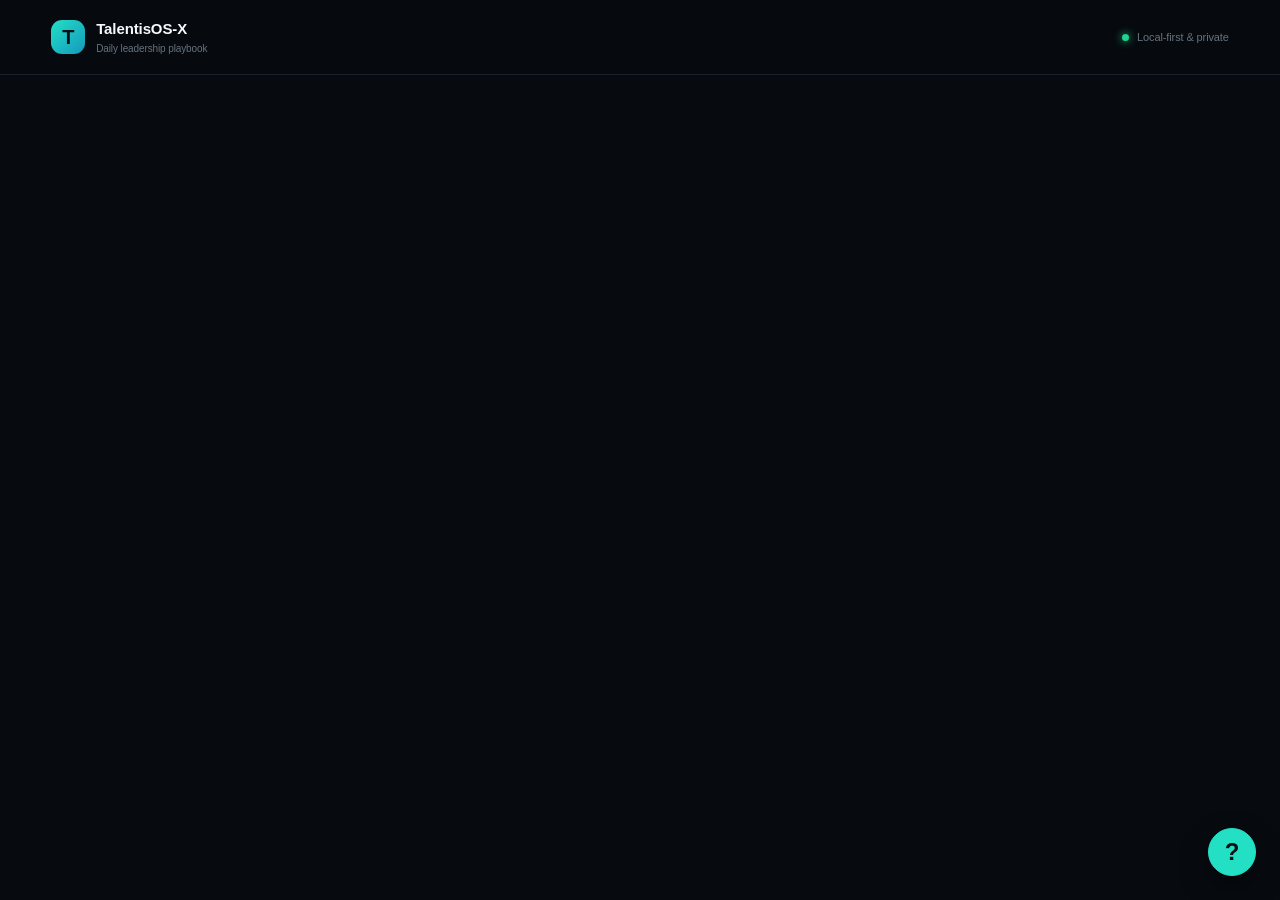
==== commit f19b0f36: "Wire shared task engine into app" ====
--- a/TalentisOS-X.html
+++ b/TalentisOS-X.html
@@ -25,6 +25,6 @@
   <button id="scroll-top" hidden aria-label="Scroll to top"></button>
   <button id="scroll-bottom" hidden aria-label="Scroll to bottom"></button>
   <div id="toast" class="toast" role="status"></div>
-  <script src="./app.js"></script>
+  <script type="module" src="./app.js"></script>
 </body>
 </html>
--- a/styles.css
+++ b/styles.css
@@ -38,6 +38,7 @@
 .bento{display:grid;grid-template-columns:repeat(12,1fr);gap:14px}
 .card{background:var(--surface);border:1px solid #1d2834;border-radius:var(--radius);padding:20px}
 .contextual-link{color:var(--text);font:inherit;text-align:left;cursor:pointer;transition:transform .22s ease,border-color .22s ease,background-color .22s ease}.contextual-link:hover{transform:translateY(-2px);border-color:var(--teal);background:var(--elevated)}.contextual-link p{margin-bottom:0}
+.insights-exceptions{margin-bottom:18px;padding:20px;background:var(--surface);border:1px solid var(--border);border-radius:var(--radius)}.insights-exceptions.has-exceptions{border-color:color-mix(in srgb,var(--warning) 48%,var(--border))}.insights-exceptions .card-head{margin-bottom:8px}.insights-exceptions .status-row{width:100%;border:0;border-top:1px solid var(--border);border-radius:0;padding:14px 0;background:transparent}.insights-exceptions .status-row:hover{transform:none;background:color-mix(in srgb,var(--surface) 75%,var(--warning) 8%)}
 .span-3{grid-column:span 3}
 .span-4{grid-column:span 4}
 .span-5{grid-column:span 5}
@@ -468,6 +469,7 @@
 @media(max-width:900px){.today-inspired-metrics>div:nth-child(2),.today-inspired-metrics>button:nth-child(2){border-right:0}.today-inspired-metrics>div:nth-child(-n+2),.today-inspired-metrics>button:nth-child(-n+2){border-bottom:1px solid var(--border)}}
 @media(max-width:560px){.today-metric-tile{padding:22px 18px;min-height:125px}.today-metric-tile span{font-size:13px}.today-metric-tile strong{font-size:40px;margin:16px 0 9px}}
 @media(prefers-reduced-motion:reduce){.today-metric-tile,.today-action-card{transition:none}.today-metric-tile:hover,.today-metric-tile:active,.today-metric-tile.is-pressed,.today-action-card:hover{transform:none}}
+.today-context-prompt{display:inline-block;margin-top:14px;color:var(--text);font-size:.72em;font-weight:500;letter-spacing:.01em}
 @media print{body.printing-today-work *{visibility:hidden!important}body.printing-today-work #today-work-section,body.printing-today-work #today-work-section *{visibility:visible!important}body.printing-today-work #today-work-section{position:absolute;inset:0;width:100%;padding:24px;background:#fff;color:#111}body.printing-today-work #today-work-section .print-today-work-button,body.printing-today-work #today-work-section .today-add-button,body.printing-today-work #today-work-section .today-work-tabs button{display:none!important}body.printing-today-work #today-work-section .card{background:#fff;border-color:#d5d9df;color:#111;box-shadow:none}body.printing-today-work #today-work-section .muted,body.printing-today-work #today-work-section small{color:#4b5563}body.printing-today-work #today-work-section .task-row{border-color:#d5d9df}body.printing-today-work #today-work-section .task-actions{display:none!important}}
 @media(max-width:700px){.huddle-actions{justify-content:flex-start;margin-top:16px}}
 .completed-timeline{margin-top:24px;padding:24px;border:1px solid var(--border);border-radius:20px;background:var(--surface)}
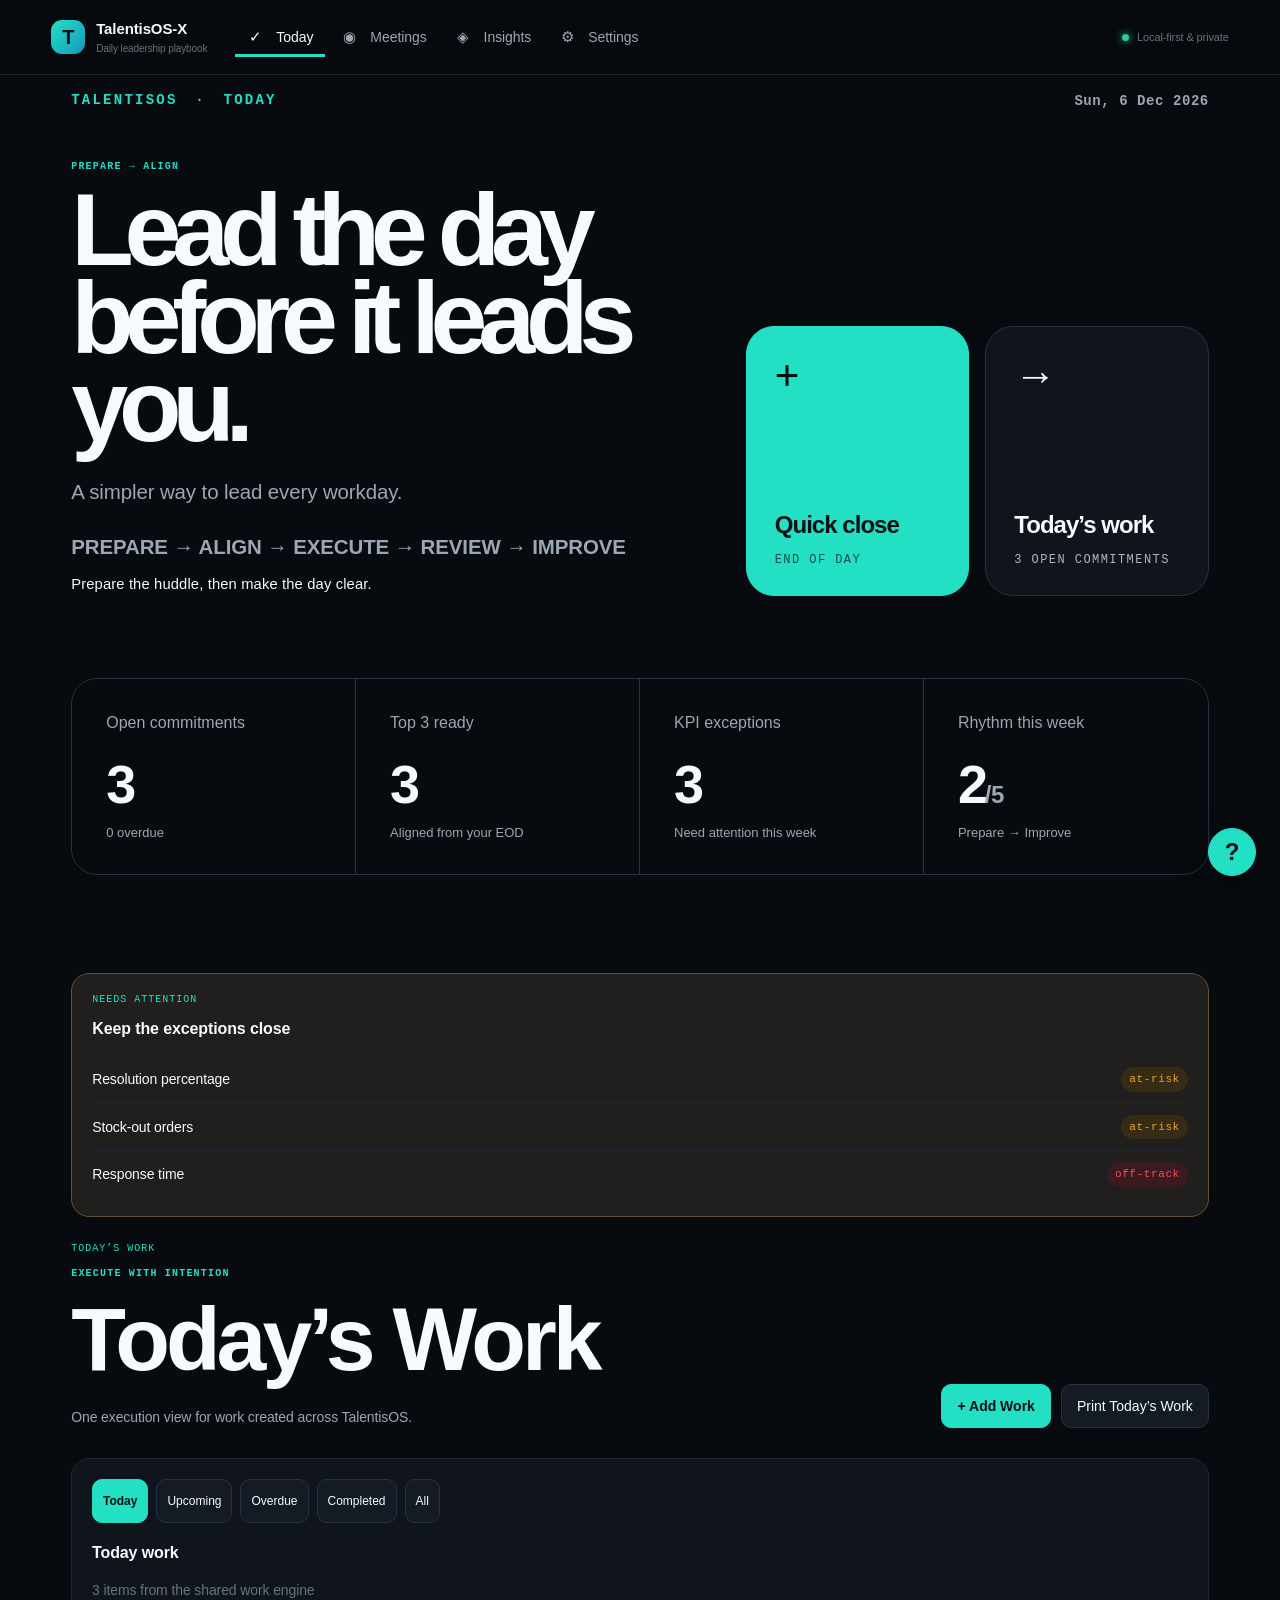
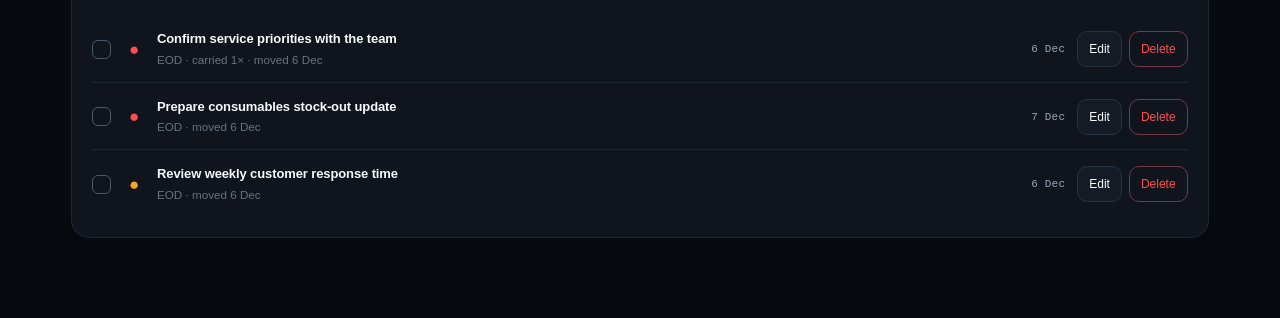
==== commit 4e454d20: "Fix blank screen after module wiring" ====
--- a/TalentisOS-X.html
+++ b/TalentisOS-X.html
@@ -25,6 +25,6 @@
   <button id="scroll-top" hidden aria-label="Scroll to top"></button>
   <button id="scroll-bottom" hidden aria-label="Scroll to bottom"></button>
   <div id="toast" class="toast" role="status"></div>
-  <script type="module" src="./app.js"></script>
+  <script src="./app.js"></script>
 </body>
 </html>
